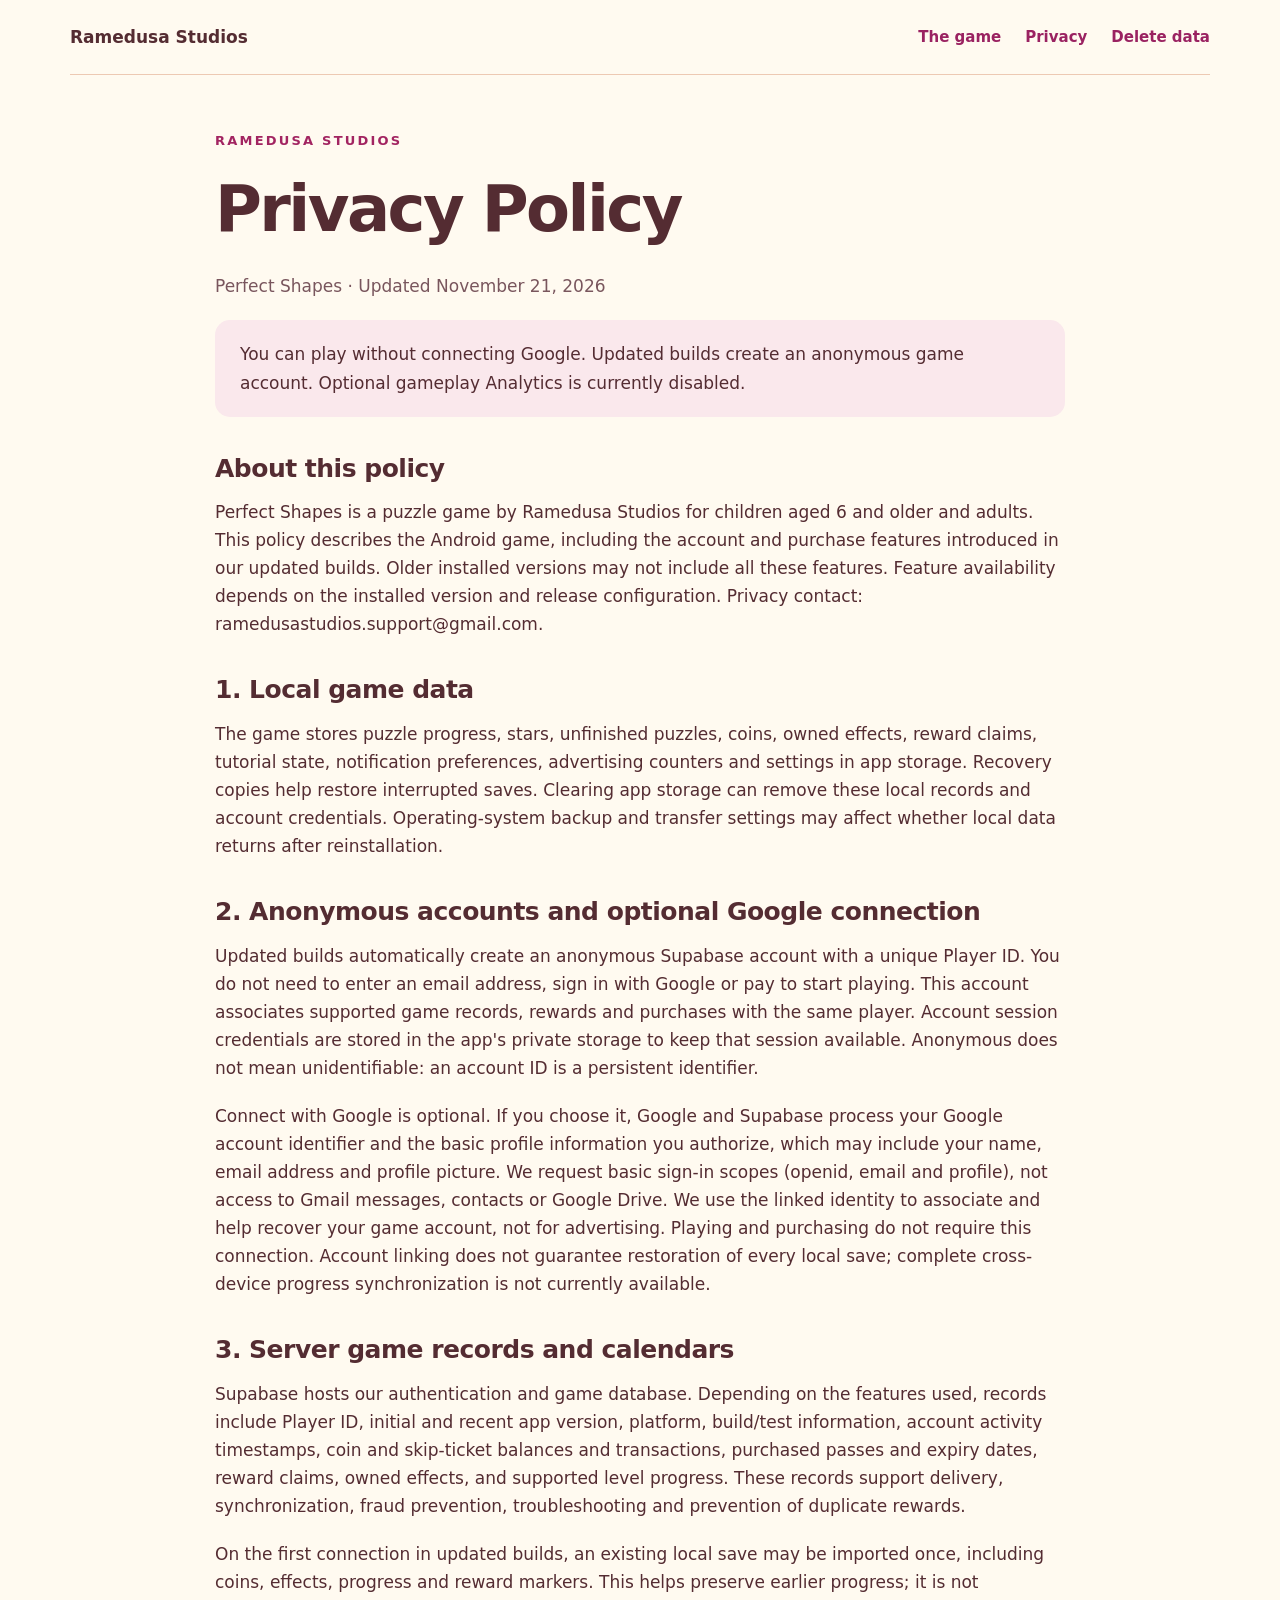
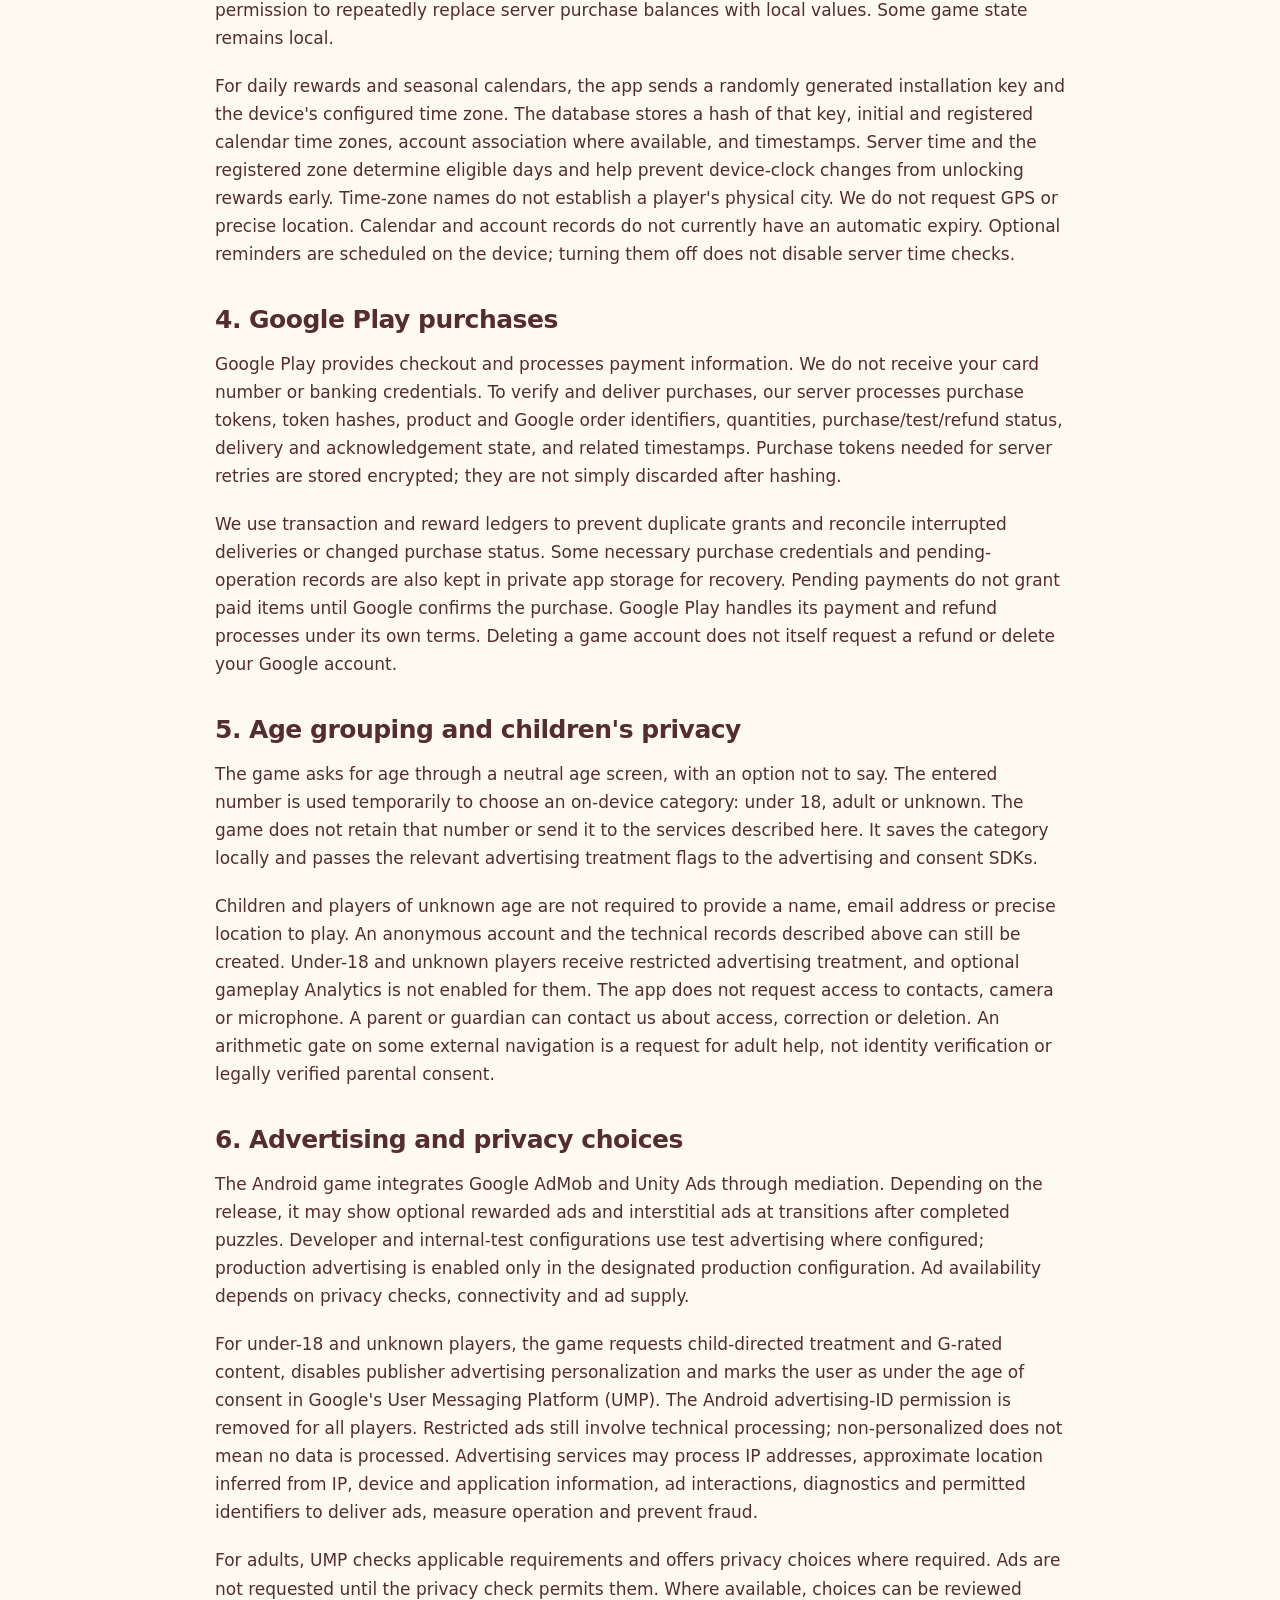
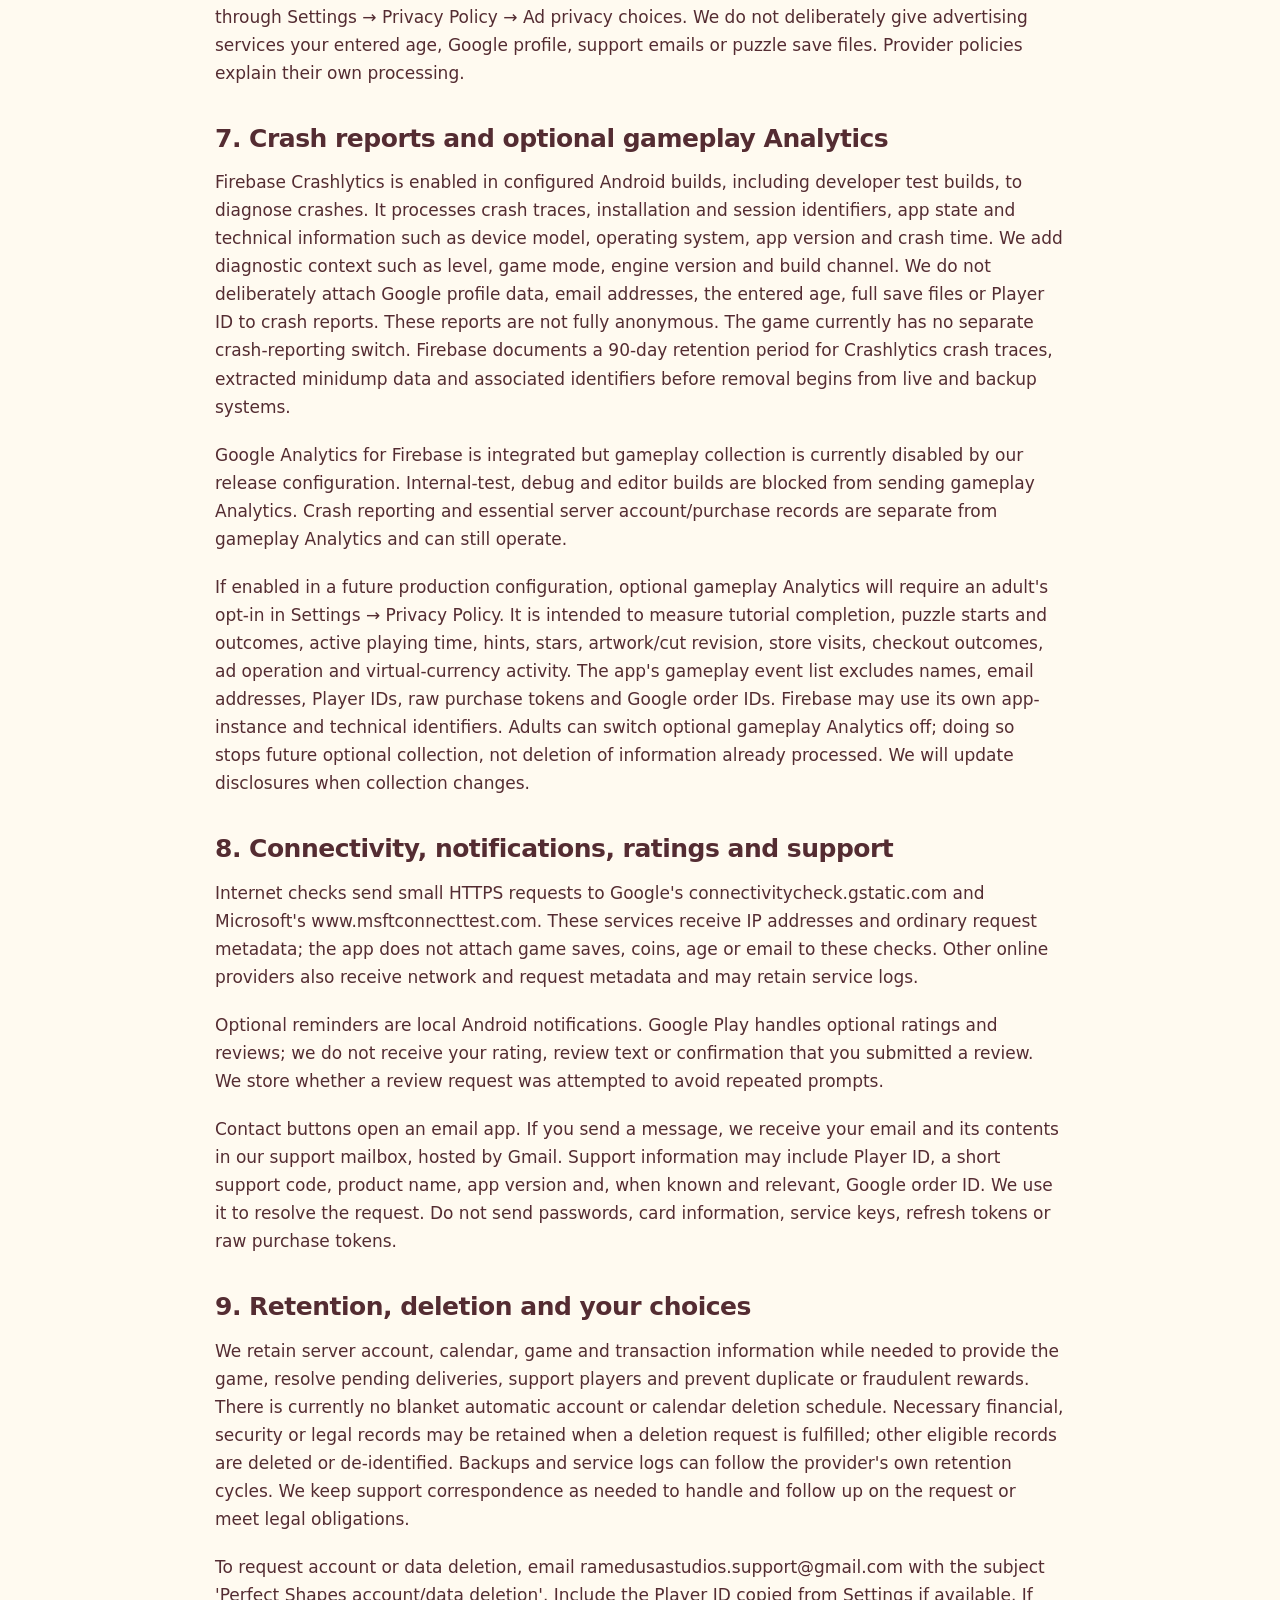
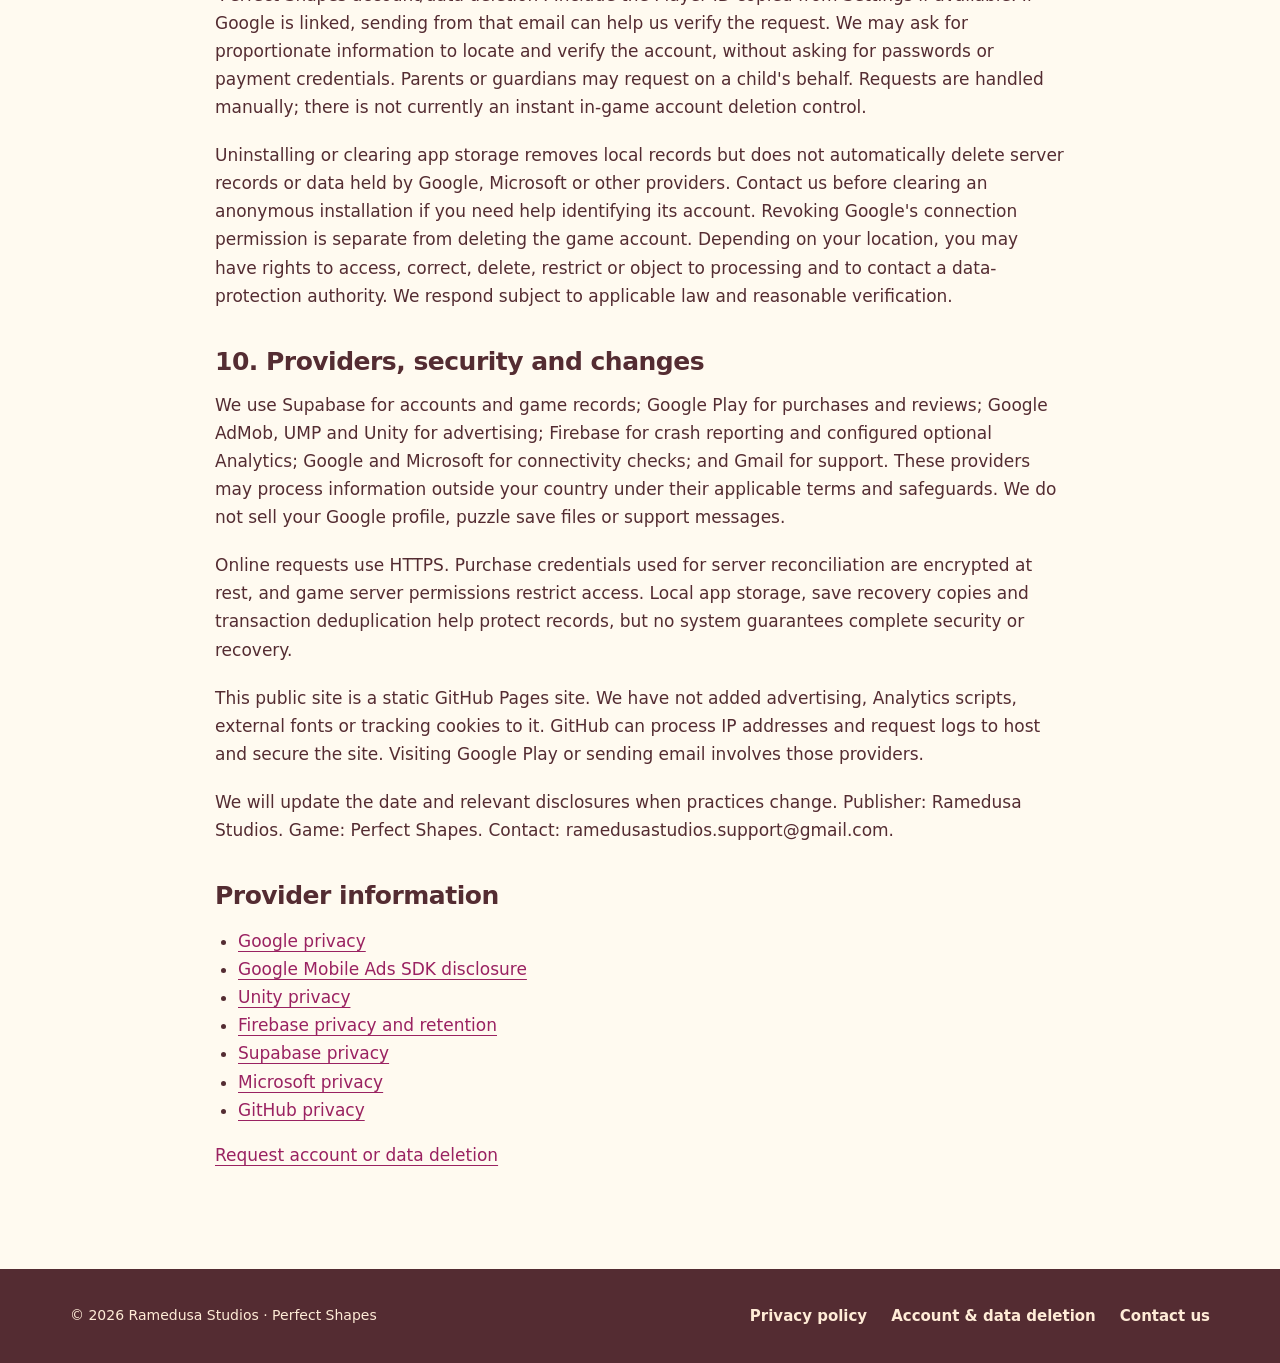
==== index.html @ af1559bc "Add files via upload" ====
<!doctype html>
<html lang="en"><head><meta charset="utf-8"><meta name="viewport" content="width=device-width, initial-scale=1"><title>Privacy Policy | Perfect Shapes</title><meta name="description" content="How Ramedusa Studios handles information in Perfect Shapes, including accounts, Google linking, purchases, ads and deletion requests."><meta name="theme-color" content="#fffaf0"><link rel="canonical" href="https://ramedus.github.io/perfect-shapes-privacy/"><link rel="stylesheet" href="assets/site.css"><meta property="og:title" content="Privacy Policy"><meta property="og:description" content="How Ramedusa Studios handles information in Perfect Shapes, including accounts, Google linking, purchases, ads and deletion requests."><meta property="og:type" content="website"><meta property="og:image" content="https://ramedus.github.io/perfect-shapes-privacy/assets/logo.webp"></head><body>
<a class="skip" href="#main">Skip to content</a><header class="wrap top"><a class="brand" href="app.html">Ramedusa Studios</a><nav aria-label="Main navigation"><a href="app.html">The game</a><a href="index.html">Privacy</a><a href="data-deletion.html">Delete data</a></nav></header>
<main id="main" class="wrap legal"><div class="eyebrow">Ramedusa Studios</div><h1>Privacy Policy</h1><p class="updated">Perfect Shapes · Updated November 21, 2026</p><p class="notice">You can play without connecting Google. Updated builds create an anonymous game account. Optional gameplay Analytics is currently disabled.</p><section><h2>About this policy</h2><p>Perfect Shapes is a puzzle game by Ramedusa Studios for children aged 6 and older and adults. This policy describes the Android game, including the account and purchase features introduced in our updated builds. Older installed versions may not include all these features. Feature availability depends on the installed version and release configuration. Privacy contact: ramedusastudios.support@gmail.com.</p></section><section><h2>1. Local game data</h2><p>The game stores puzzle progress, stars, unfinished puzzles, coins, owned effects, reward claims, tutorial state, notification preferences, advertising counters and settings in app storage. Recovery copies help restore interrupted saves. Clearing app storage can remove these local records and account credentials. Operating-system backup and transfer settings may affect whether local data returns after reinstallation.</p></section><section><h2>2. Anonymous accounts and optional Google connection</h2><p>Updated builds automatically create an anonymous Supabase account with a unique Player ID. You do not need to enter an email address, sign in with Google or pay to start playing. This account associates supported game records, rewards and purchases with the same player. Account session credentials are stored in the app&#x27;s private storage to keep that session available. Anonymous does not mean unidentifiable: an account ID is a persistent identifier.</p><p>Connect with Google is optional. If you choose it, Google and Supabase process your Google account identifier and the basic profile information you authorize, which may include your name, email address and profile picture. We request basic sign-in scopes (openid, email and profile), not access to Gmail messages, contacts or Google Drive. We use the linked identity to associate and help recover your game account, not for advertising. Playing and purchasing do not require this connection. Account linking does not guarantee restoration of every local save; complete cross-device progress synchronization is not currently available.</p></section><section><h2>3. Server game records and calendars</h2><p>Supabase hosts our authentication and game database. Depending on the features used, records include Player ID, initial and recent app version, platform, build/test information, account activity timestamps, coin and skip-ticket balances and transactions, purchased passes and expiry dates, reward claims, owned effects, and supported level progress. These records support delivery, synchronization, fraud prevention, troubleshooting and prevention of duplicate rewards.</p><p>On the first connection in updated builds, an existing local save may be imported once, including coins, effects, progress and reward markers. This helps preserve earlier progress; it is not permission to repeatedly replace server purchase balances with local values. Some game state remains local.</p><p>For daily rewards and seasonal calendars, the app sends a randomly generated installation key and the device&#x27;s configured time zone. The database stores a hash of that key, initial and registered calendar time zones, account association where available, and timestamps. Server time and the registered zone determine eligible days and help prevent device-clock changes from unlocking rewards early. Time-zone names do not establish a player&#x27;s physical city. We do not request GPS or precise location. Calendar and account records do not currently have an automatic expiry. Optional reminders are scheduled on the device; turning them off does not disable server time checks.</p></section><section><h2>4. Google Play purchases</h2><p>Google Play provides checkout and processes payment information. We do not receive your card number or banking credentials. To verify and deliver purchases, our server processes purchase tokens, token hashes, product and Google order identifiers, quantities, purchase/test/refund status, delivery and acknowledgement state, and related timestamps. Purchase tokens needed for server retries are stored encrypted; they are not simply discarded after hashing.</p><p>We use transaction and reward ledgers to prevent duplicate grants and reconcile interrupted deliveries or changed purchase status. Some necessary purchase credentials and pending-operation records are also kept in private app storage for recovery. Pending payments do not grant paid items until Google confirms the purchase. Google Play handles its payment and refund processes under its own terms. Deleting a game account does not itself request a refund or delete your Google account.</p></section><section><h2>5. Age grouping and children&#x27;s privacy</h2><p>The game asks for age through a neutral age screen, with an option not to say. The entered number is used temporarily to choose an on-device category: under 18, adult or unknown. The game does not retain that number or send it to the services described here. It saves the category locally and passes the relevant advertising treatment flags to the advertising and consent SDKs.</p><p>Children and players of unknown age are not required to provide a name, email address or precise location to play. An anonymous account and the technical records described above can still be created. Under-18 and unknown players receive restricted advertising treatment, and optional gameplay Analytics is not enabled for them. The app does not request access to contacts, camera or microphone. A parent or guardian can contact us about access, correction or deletion. An arithmetic gate on some external navigation is a request for adult help, not identity verification or legally verified parental consent.</p></section><section><h2>6. Advertising and privacy choices</h2><p>The Android game integrates Google AdMob and Unity Ads through mediation. Depending on the release, it may show optional rewarded ads and interstitial ads at transitions after completed puzzles. Developer and internal-test configurations use test advertising where configured; production advertising is enabled only in the designated production configuration. Ad availability depends on privacy checks, connectivity and ad supply.</p><p>For under-18 and unknown players, the game requests child-directed treatment and G-rated content, disables publisher advertising personalization and marks the user as under the age of consent in Google&#x27;s User Messaging Platform (UMP). The Android advertising-ID permission is removed for all players. Restricted ads still involve technical processing; non-personalized does not mean no data is processed. Advertising services may process IP addresses, approximate location inferred from IP, device and application information, ad interactions, diagnostics and permitted identifiers to deliver ads, measure operation and prevent fraud.</p><p>For adults, UMP checks applicable requirements and offers privacy choices where required. Ads are not requested until the privacy check permits them. Where available, choices can be reviewed through Settings → Privacy Policy → Ad privacy choices. We do not deliberately give advertising services your entered age, Google profile, support emails or puzzle save files. Provider policies explain their own processing.</p></section><section><h2>7. Crash reports and optional gameplay Analytics</h2><p>Firebase Crashlytics is enabled in configured Android builds, including developer test builds, to diagnose crashes. It processes crash traces, installation and session identifiers, app state and technical information such as device model, operating system, app version and crash time. We add diagnostic context such as level, game mode, engine version and build channel. We do not deliberately attach Google profile data, email addresses, the entered age, full save files or Player ID to crash reports. These reports are not fully anonymous. The game currently has no separate crash-reporting switch. Firebase documents a 90-day retention period for Crashlytics crash traces, extracted minidump data and associated identifiers before removal begins from live and backup systems.</p><p>Google Analytics for Firebase is integrated but gameplay collection is currently disabled by our release configuration. Internal-test, debug and editor builds are blocked from sending gameplay Analytics. Crash reporting and essential server account/purchase records are separate from gameplay Analytics and can still operate.</p><p>If enabled in a future production configuration, optional gameplay Analytics will require an adult&#x27;s opt-in in Settings → Privacy Policy. It is intended to measure tutorial completion, puzzle starts and outcomes, active playing time, hints, stars, artwork/cut revision, store visits, checkout outcomes, ad operation and virtual-currency activity. The app&#x27;s gameplay event list excludes names, email addresses, Player IDs, raw purchase tokens and Google order IDs. Firebase may use its own app-instance and technical identifiers. Adults can switch optional gameplay Analytics off; doing so stops future optional collection, not deletion of information already processed. We will update disclosures when collection changes.</p></section><section><h2>8. Connectivity, notifications, ratings and support</h2><p>Internet checks send small HTTPS requests to Google&#x27;s connectivitycheck.gstatic.com and Microsoft&#x27;s www.msftconnecttest.com. These services receive IP addresses and ordinary request metadata; the app does not attach game saves, coins, age or email to these checks. Other online providers also receive network and request metadata and may retain service logs.</p><p>Optional reminders are local Android notifications. Google Play handles optional ratings and reviews; we do not receive your rating, review text or confirmation that you submitted a review. We store whether a review request was attempted to avoid repeated prompts.</p><p>Contact buttons open an email app. If you send a message, we receive your email and its contents in our support mailbox, hosted by Gmail. Support information may include Player ID, a short support code, product name, app version and, when known and relevant, Google order ID. We use it to resolve the request. Do not send passwords, card information, service keys, refresh tokens or raw purchase tokens.</p></section><section><h2>9. Retention, deletion and your choices</h2><p>We retain server account, calendar, game and transaction information while needed to provide the game, resolve pending deliveries, support players and prevent duplicate or fraudulent rewards. There is currently no blanket automatic account or calendar deletion schedule. Necessary financial, security or legal records may be retained when a deletion request is fulfilled; other eligible records are deleted or de-identified. Backups and service logs can follow the provider&#x27;s own retention cycles. We keep support correspondence as needed to handle and follow up on the request or meet legal obligations.</p><p>To request account or data deletion, email ramedusastudios.support@gmail.com with the subject &#x27;Perfect Shapes account/data deletion&#x27;. Include the Player ID copied from Settings if available. If Google is linked, sending from that email can help us verify the request. We may ask for proportionate information to locate and verify the account, without asking for passwords or payment credentials. Parents or guardians may request on a child&#x27;s behalf. Requests are handled manually; there is not currently an instant in-game account deletion control.</p><p>Uninstalling or clearing app storage removes local records but does not automatically delete server records or data held by Google, Microsoft or other providers. Contact us before clearing an anonymous installation if you need help identifying its account. Revoking Google&#x27;s connection permission is separate from deleting the game account. Depending on your location, you may have rights to access, correct, delete, restrict or object to processing and to contact a data-protection authority. We respond subject to applicable law and reasonable verification.</p></section><section><h2>10. Providers, security and changes</h2><p>We use Supabase for accounts and game records; Google Play for purchases and reviews; Google AdMob, UMP and Unity for advertising; Firebase for crash reporting and configured optional Analytics; Google and Microsoft for connectivity checks; and Gmail for support. These providers may process information outside your country under their applicable terms and safeguards. We do not sell your Google profile, puzzle save files or support messages.</p><p>Online requests use HTTPS. Purchase credentials used for server reconciliation are encrypted at rest, and game server permissions restrict access. Local app storage, save recovery copies and transaction deduplication help protect records, but no system guarantees complete security or recovery.</p><p>This public site is a static GitHub Pages site. We have not added advertising, Analytics scripts, external fonts or tracking cookies to it. GitHub can process IP addresses and request logs to host and secure the site. Visiting Google Play or sending email involves those providers.</p><p>We will update the date and relevant disclosures when practices change. Publisher: Ramedusa Studios. Game: Perfect Shapes. Contact: ramedusastudios.support@gmail.com.</p></section><section><h2>Provider information</h2><ul><li><a href="https://policies.google.com/privacy">Google privacy</a></li><li><a href="https://developers.google.com/admob/android/privacy/play-data-disclosure">Google Mobile Ads SDK disclosure</a></li><li><a href="https://unity.com/legal/privacy-policy">Unity privacy</a></li><li><a href="https://firebase.google.com/support/privacy">Firebase privacy and retention</a></li><li><a href="https://supabase.com/privacy">Supabase privacy</a></li><li><a href="https://privacy.microsoft.com/privacystatement">Microsoft privacy</a></li><li><a href="https://docs.github.com/en/site-policy/privacy-policies/github-general-privacy-statement">GitHub privacy</a></li></ul><p><a href="data-deletion.html">Request account or data deletion</a></p></section></main>
<footer><div class="wrap"><p>© 2026 Ramedusa Studios · Perfect Shapes</p><nav aria-label="Footer navigation"><a href="index.html">Privacy policy</a><a href="data-deletion.html">Account &amp; data deletion</a><a href="mailto:ramedusastudios.support@gmail.com">Contact us</a></nav></div></footer></body></html>
---- assets/site.css ----
:root{--ink:#542c32;--muted:#79565d;--paper:#fffaf0;--pink:#e92c84;--gold:#f4ac28;--line:#edc9b3}*{box-sizing:border-box}html{scroll-behavior:smooth}body{margin:0;background:var(--paper);color:var(--ink);font:17px/1.65 system-ui,-apple-system,BlinkMacSystemFont,"Segoe UI",sans-serif}a{color:#9a2261;text-underline-offset:4px}a:focus-visible,summary:focus-visible{outline:3px solid #6b3bab;outline-offset:5px}img{max-width:100%;display:block}h1,h2,h3,p{margin-top:0}h1,h2,h3{line-height:1.14;letter-spacing:-.04em}h1{font-size:clamp(2.8rem,6.3vw,5.6rem);max-width:700px;margin-bottom:26px}h2{font-size:clamp(2rem,4vw,3.3rem)}h3{font-size:1.35rem}p{margin-bottom:20px}.wrap{width:min(1140px,calc(100% - 48px));margin:auto}.top{display:flex;justify-content:space-between;align-items:center;gap:20px;padding:23px 0;border-bottom:1px solid var(--line)}.brand{font-size:17px;font-weight:800;text-decoration:none;color:var(--ink)}nav{display:flex;gap:24px;align-items:center;flex-wrap:wrap}nav a{font-size:15px;font-weight:650;text-decoration:none}.eyebrow{text-transform:uppercase;letter-spacing:.17em;font-size:13px;font-weight:800;color:#a22461;margin-bottom:22px}.button{display:inline-flex;justify-content:center;align-items:center;min-height:52px;padding:12px 27px;background:#572d40;color:#fff;text-decoration:none;border-radius:100px;font-size:16px;font-weight:750;box-shadow:0 5px 0 #edbb8f}.button:hover{background:#783452}.hero{display:grid;grid-template-columns:1.05fr 1fr;gap:54px;align-items:center;padding:65px 0 76px}.hero p{max-width:475px;color:var(--muted);font-size:19px}.logo{width:245px;margin-bottom:30px}.fine{font-size:14px!important;color:var(--muted);margin-top:20px}.scene{position:relative;height:600px;border:8px solid #fff0d4;outline:1px solid #ecbe79;border-radius:220px 220px 40px 40px;background:#dbeef5 url('puzzle-room.webp') center 48%/cover;box-shadow:0 25px 60px #7d31542a;overflow:hidden}.scene:before{content:'';position:absolute;inset:0;background:linear-gradient(0deg,#74351d55,transparent 55%)}.scene img{position:absolute;width:81%;height:64%;object-fit:contain;left:9.5%;top:22%;filter:drop-shadow(0 15px 8px #74351d40)}.scene-label{position:absolute;bottom:25px;left:22px;right:22px;text-align:center;background:#fff9e9f0;border:1px solid #edbc7c;border-radius:18px;padding:13px;font-weight:750}.section{padding:76px 0;border-top:1px solid var(--line)}.intro{display:grid;grid-template-columns:1fr 1fr;gap:50px;align-items:start}.intro p{color:var(--muted);max-width:490px}.steps{list-style:none;counter-reset:step;padding:0;margin:35px 0 0}.steps li{position:relative;padding:0 0 26px 53px;counter-increment:step}.steps li:before{content:counter(step);position:absolute;left:0;top:1px;border:1px solid #da9b6c;background:#fff0cd;width:34px;height:34px;border-radius:50%;display:grid;place-items:center;font-weight:800}.steps strong{display:block}.steps span{color:var(--muted)}.gallery{display:grid;grid-template-columns:repeat(3,1fr);gap:22px;margin-top:38px}.specimen{margin:0;background:#f8e7ed;border:1px solid #edbed2;border-radius:140px 140px 24px 24px;padding:32px 23px 24px}.specimen:nth-child(2){background:#eee8f9;border-color:#d5c1ed}.specimen:nth-child(3){background:#e9f0e3;border-color:#c7d6b6}.specimen img{width:100%;height:230px;object-fit:contain;filter:drop-shadow(0 8px 5px #63405620)}figcaption{padding-top:20px;text-align:center;font-weight:750}.account{background:#fbe8e5}.account .wrap{display:grid;grid-template-columns:1fr 1fr;gap:70px;align-items:center}.note{border-left:3px solid #d49c47;padding:12px 0 12px 23px;color:var(--muted)}.faq{max-width:820px}details{border-bottom:1px solid var(--line);padding:21px 0}summary{font-weight:750;cursor:pointer;font-size:18px}details p{margin:15px 0 0;color:var(--muted)}footer{padding:35px 0;background:#542c32;color:#ffecd7;font-size:14px}footer a{color:#ffecd7}footer .wrap{display:flex;justify-content:space-between;gap:25px;flex-wrap:wrap}footer p{margin:0}.legal{max-width:850px;padding:55px 0 80px}.legal h1{font-size:clamp(2.5rem,5vw,4rem)}.legal h2{font-size:25px;margin:38px 0 15px;letter-spacing:-.02em}.legal p{overflow-wrap:anywhere}.legal .updated{color:var(--muted)}.legal ul{padding-left:23px}.legal .notice{padding:20px 25px;background:#fae8ec;border-radius:15px}.skip{position:absolute;top:-80px;left:20px;background:white;padding:12px;z-index:5}.skip:focus{top:10px}@media(max-width:760px){.wrap{width:calc(100% - 36px)}.top{align-items:flex-start}nav{gap:12px 17px;justify-content:flex-end}nav a{font-size:14px}.hero{grid-template-columns:1fr;gap:35px;padding:40px 0 50px}.hero h1{font-size:3.1rem}.hero p{font-size:18px}.logo{width:210px;margin-bottom:22px}.scene{height:480px;max-width:470px;width:100%;margin:auto}.intro,.account .wrap{grid-template-columns:1fr;gap:25px}.section{padding:48px 0}.gallery{grid-template-columns:1fr;max-width:440px;margin:30px auto 0}.specimen{border-radius:90px 90px 22px 22px}.specimen img{height:220px}.account .wrap{gap:20px}.legal{padding-top:36px}}@media(prefers-reduced-motion:reduce){html{scroll-behavior:auto}}
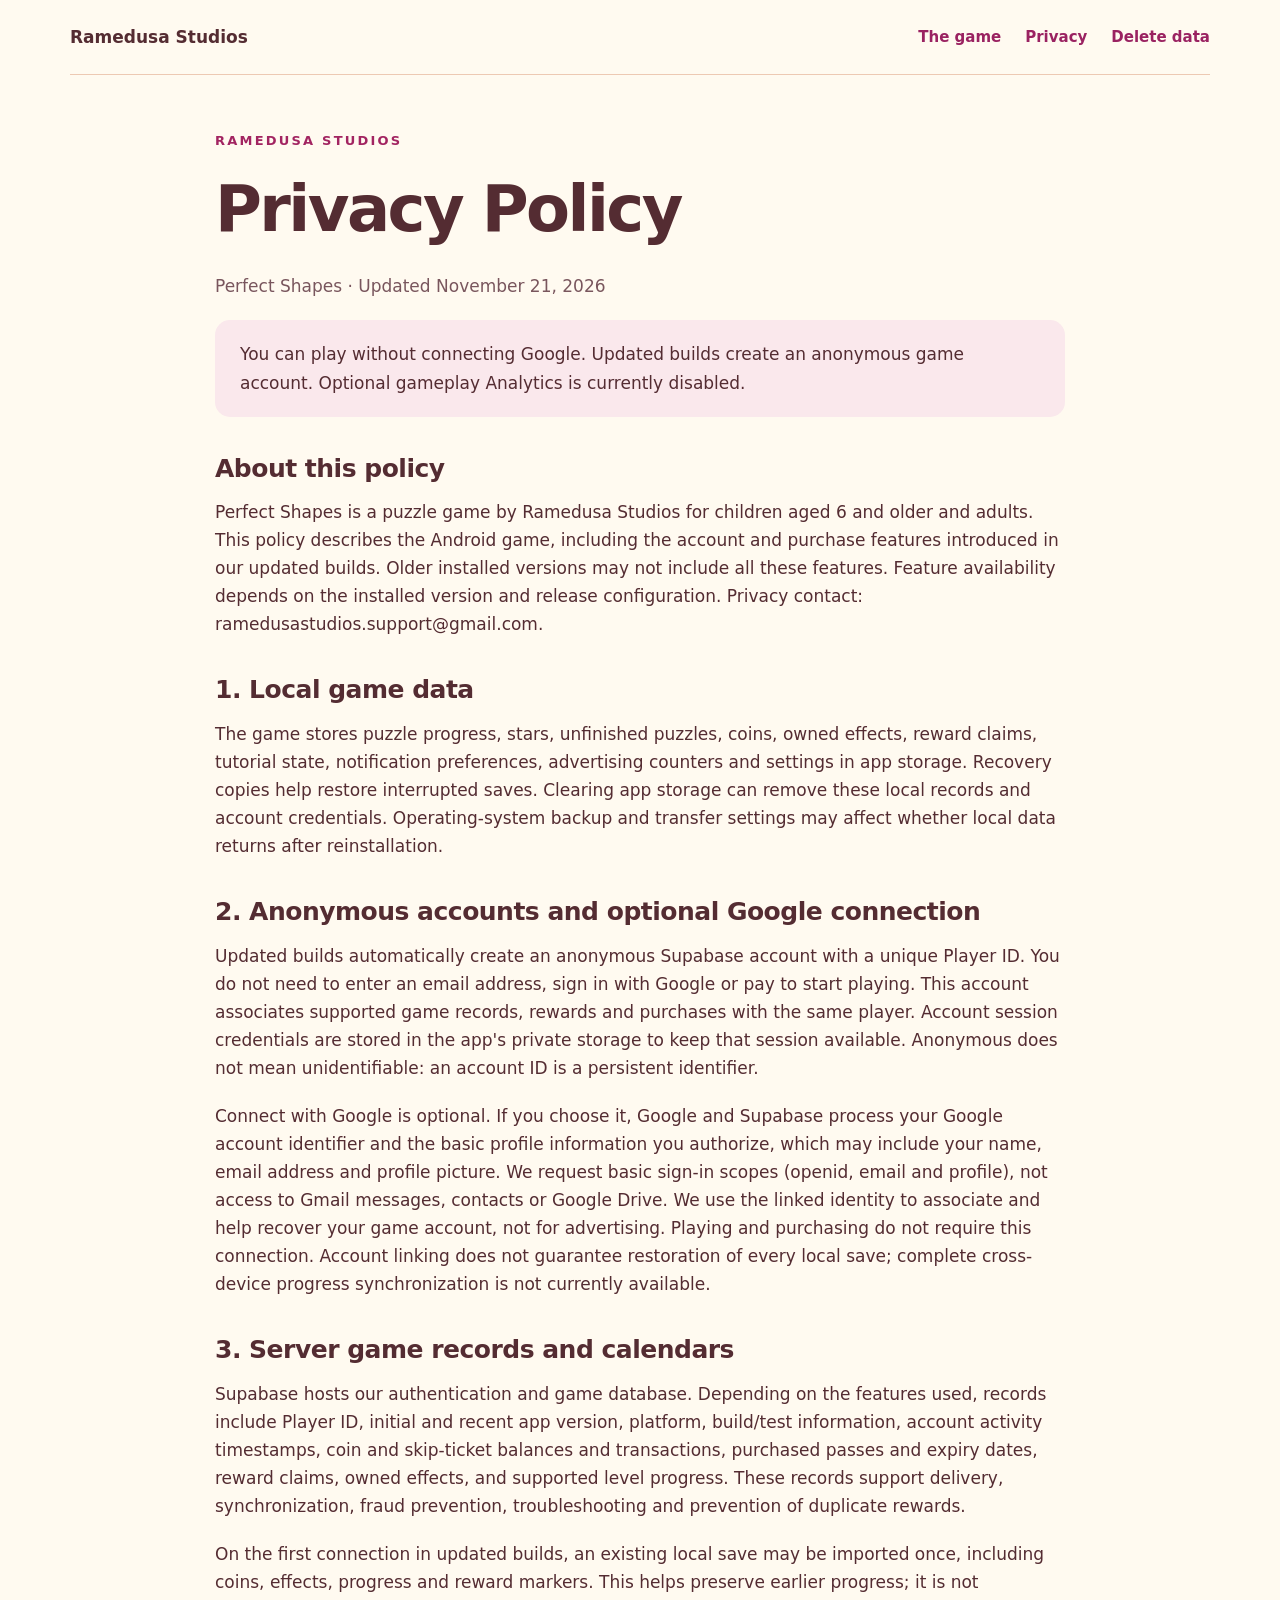
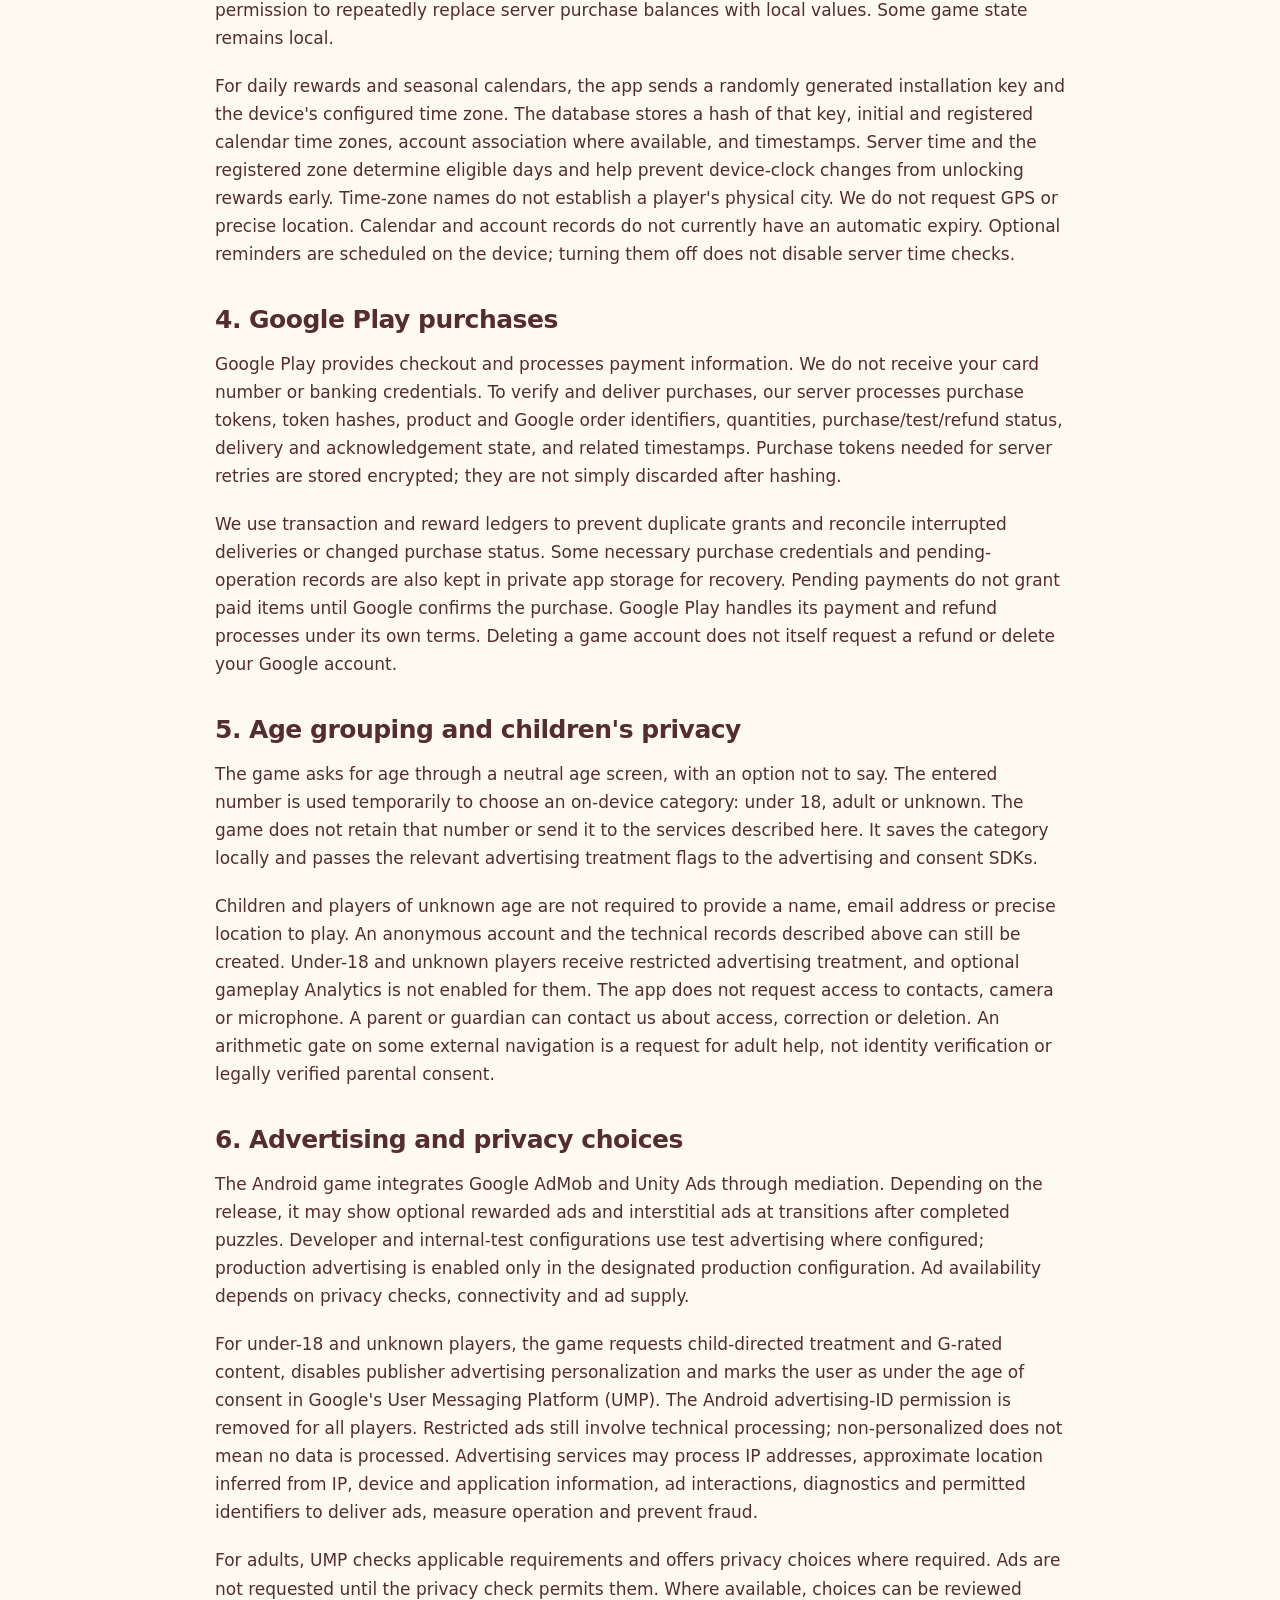
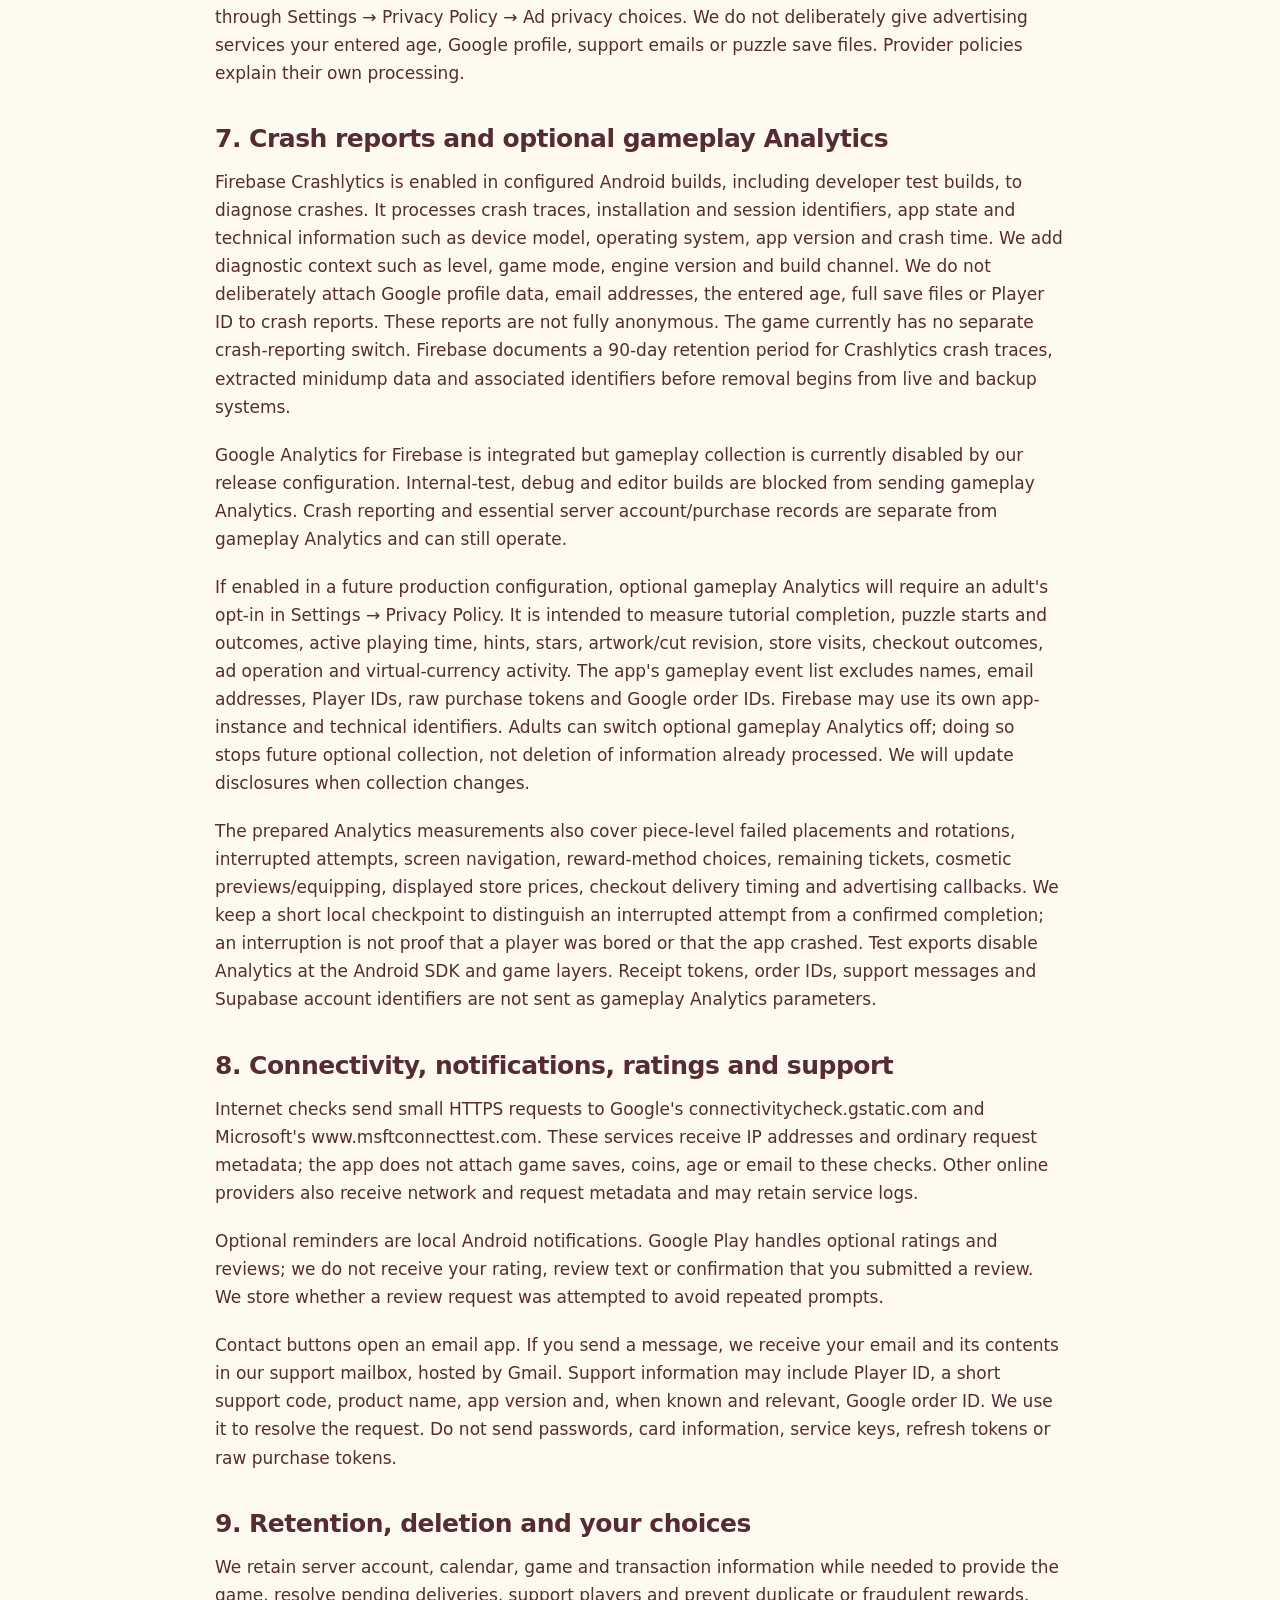
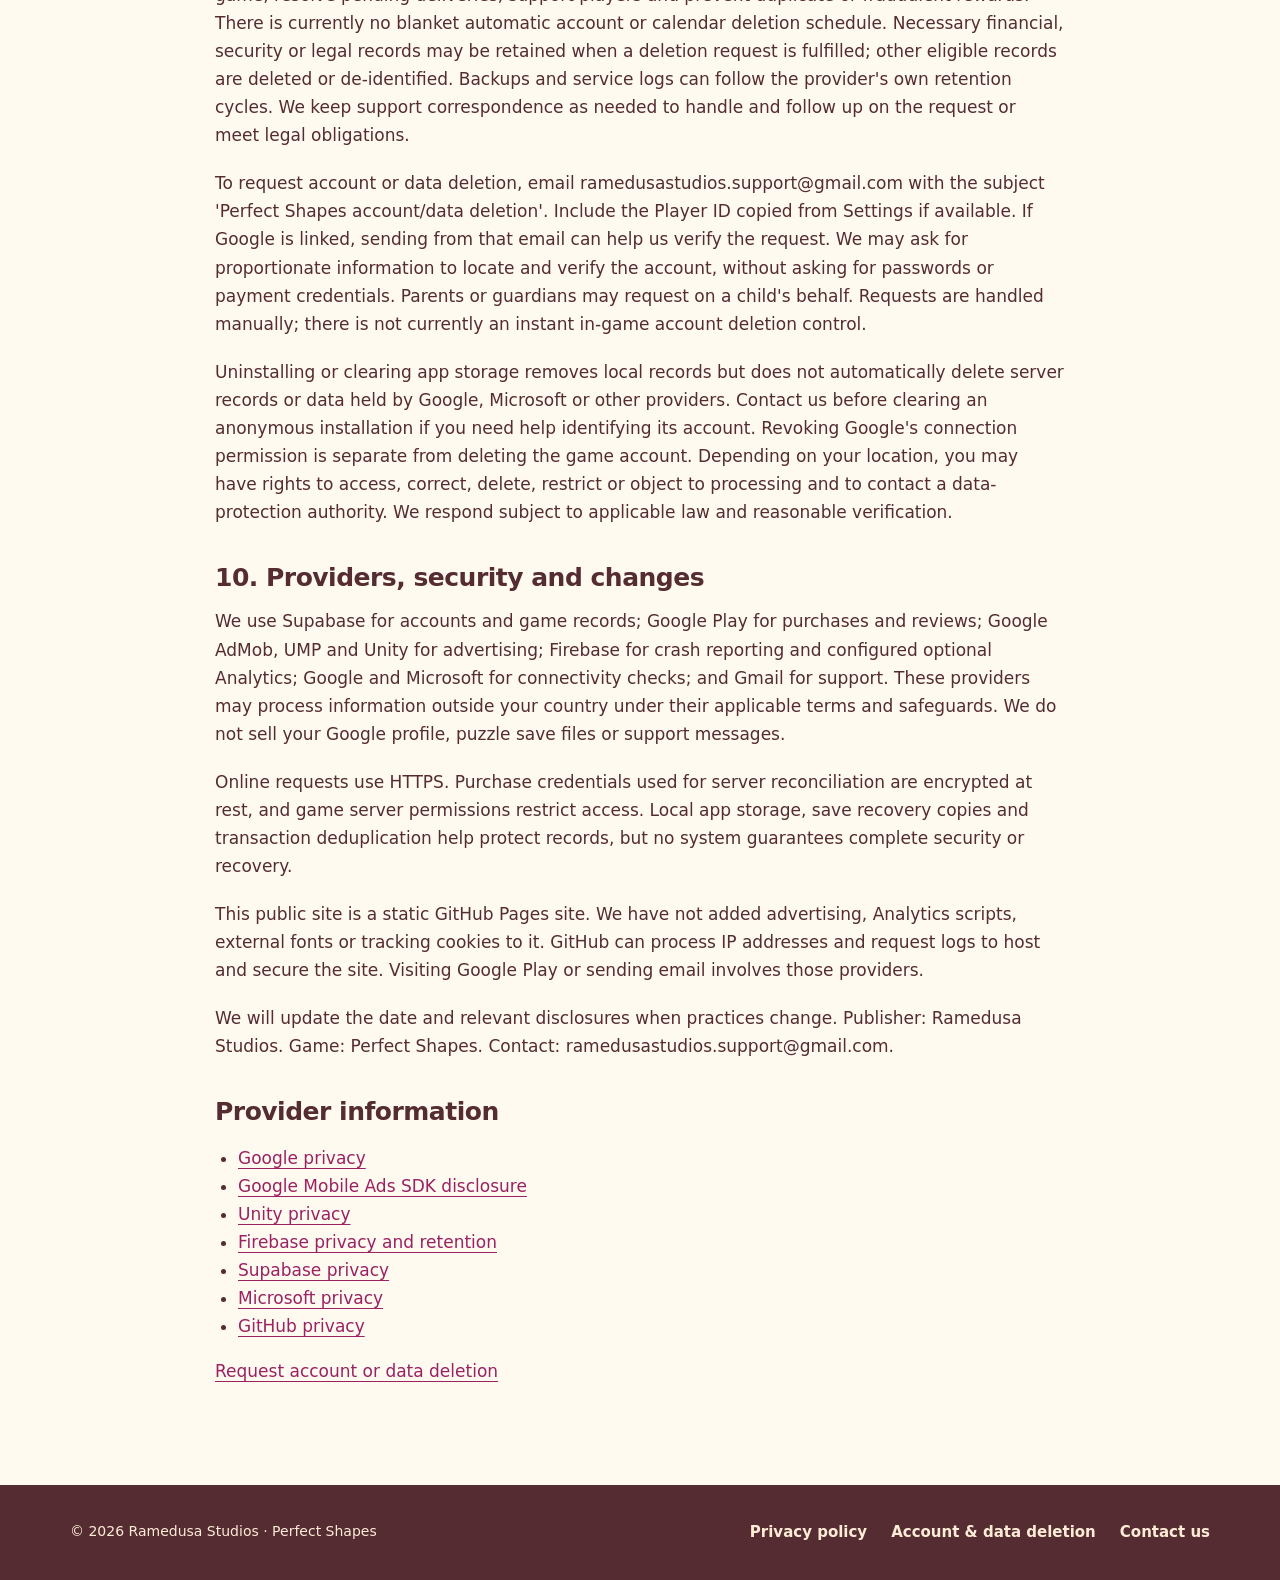
==== commit e28e2344: "Add files via upload" ====
--- a/index.html
+++ b/index.html
@@ -1,5 +1,5 @@
 <!doctype html>
 <html lang="en"><head><meta charset="utf-8"><meta name="viewport" content="width=device-width, initial-scale=1"><title>Privacy Policy | Perfect Shapes</title><meta name="description" content="How Ramedusa Studios handles information in Perfect Shapes, including accounts, Google linking, purchases, ads and deletion requests."><meta name="theme-color" content="#fffaf0"><link rel="canonical" href="https://ramedus.github.io/perfect-shapes-privacy/"><link rel="stylesheet" href="assets/site.css"><meta property="og:title" content="Privacy Policy"><meta property="og:description" content="How Ramedusa Studios handles information in Perfect Shapes, including accounts, Google linking, purchases, ads and deletion requests."><meta property="og:type" content="website"><meta property="og:image" content="https://ramedus.github.io/perfect-shapes-privacy/assets/logo.webp"></head><body>
 <a class="skip" href="#main">Skip to content</a><header class="wrap top"><a class="brand" href="app.html">Ramedusa Studios</a><nav aria-label="Main navigation"><a href="app.html">The game</a><a href="index.html">Privacy</a><a href="data-deletion.html">Delete data</a></nav></header>
-<main id="main" class="wrap legal"><div class="eyebrow">Ramedusa Studios</div><h1>Privacy Policy</h1><p class="updated">Perfect Shapes · Updated November 21, 2026</p><p class="notice">You can play without connecting Google. Updated builds create an anonymous game account. Optional gameplay Analytics is currently disabled.</p><section><h2>About this policy</h2><p>Perfect Shapes is a puzzle game by Ramedusa Studios for children aged 6 and older and adults. This policy describes the Android game, including the account and purchase features introduced in our updated builds. Older installed versions may not include all these features. Feature availability depends on the installed version and release configuration. Privacy contact: ramedusastudios.support@gmail.com.</p></section><section><h2>1. Local game data</h2><p>The game stores puzzle progress, stars, unfinished puzzles, coins, owned effects, reward claims, tutorial state, notification preferences, advertising counters and settings in app storage. Recovery copies help restore interrupted saves. Clearing app storage can remove these local records and account credentials. Operating-system backup and transfer settings may affect whether local data returns after reinstallation.</p></section><section><h2>2. Anonymous accounts and optional Google connection</h2><p>Updated builds automatically create an anonymous Supabase account with a unique Player ID. You do not need to enter an email address, sign in with Google or pay to start playing. This account associates supported game records, rewards and purchases with the same player. Account session credentials are stored in the app&#x27;s private storage to keep that session available. Anonymous does not mean unidentifiable: an account ID is a persistent identifier.</p><p>Connect with Google is optional. If you choose it, Google and Supabase process your Google account identifier and the basic profile information you authorize, which may include your name, email address and profile picture. We request basic sign-in scopes (openid, email and profile), not access to Gmail messages, contacts or Google Drive. We use the linked identity to associate and help recover your game account, not for advertising. Playing and purchasing do not require this connection. Account linking does not guarantee restoration of every local save; complete cross-device progress synchronization is not currently available.</p></section><section><h2>3. Server game records and calendars</h2><p>Supabase hosts our authentication and game database. Depending on the features used, records include Player ID, initial and recent app version, platform, build/test information, account activity timestamps, coin and skip-ticket balances and transactions, purchased passes and expiry dates, reward claims, owned effects, and supported level progress. These records support delivery, synchronization, fraud prevention, troubleshooting and prevention of duplicate rewards.</p><p>On the first connection in updated builds, an existing local save may be imported once, including coins, effects, progress and reward markers. This helps preserve earlier progress; it is not permission to repeatedly replace server purchase balances with local values. Some game state remains local.</p><p>For daily rewards and seasonal calendars, the app sends a randomly generated installation key and the device&#x27;s configured time zone. The database stores a hash of that key, initial and registered calendar time zones, account association where available, and timestamps. Server time and the registered zone determine eligible days and help prevent device-clock changes from unlocking rewards early. Time-zone names do not establish a player&#x27;s physical city. We do not request GPS or precise location. Calendar and account records do not currently have an automatic expiry. Optional reminders are scheduled on the device; turning them off does not disable server time checks.</p></section><section><h2>4. Google Play purchases</h2><p>Google Play provides checkout and processes payment information. We do not receive your card number or banking credentials. To verify and deliver purchases, our server processes purchase tokens, token hashes, product and Google order identifiers, quantities, purchase/test/refund status, delivery and acknowledgement state, and related timestamps. Purchase tokens needed for server retries are stored encrypted; they are not simply discarded after hashing.</p><p>We use transaction and reward ledgers to prevent duplicate grants and reconcile interrupted deliveries or changed purchase status. Some necessary purchase credentials and pending-operation records are also kept in private app storage for recovery. Pending payments do not grant paid items until Google confirms the purchase. Google Play handles its payment and refund processes under its own terms. Deleting a game account does not itself request a refund or delete your Google account.</p></section><section><h2>5. Age grouping and children&#x27;s privacy</h2><p>The game asks for age through a neutral age screen, with an option not to say. The entered number is used temporarily to choose an on-device category: under 18, adult or unknown. The game does not retain that number or send it to the services described here. It saves the category locally and passes the relevant advertising treatment flags to the advertising and consent SDKs.</p><p>Children and players of unknown age are not required to provide a name, email address or precise location to play. An anonymous account and the technical records described above can still be created. Under-18 and unknown players receive restricted advertising treatment, and optional gameplay Analytics is not enabled for them. The app does not request access to contacts, camera or microphone. A parent or guardian can contact us about access, correction or deletion. An arithmetic gate on some external navigation is a request for adult help, not identity verification or legally verified parental consent.</p></section><section><h2>6. Advertising and privacy choices</h2><p>The Android game integrates Google AdMob and Unity Ads through mediation. Depending on the release, it may show optional rewarded ads and interstitial ads at transitions after completed puzzles. Developer and internal-test configurations use test advertising where configured; production advertising is enabled only in the designated production configuration. Ad availability depends on privacy checks, connectivity and ad supply.</p><p>For under-18 and unknown players, the game requests child-directed treatment and G-rated content, disables publisher advertising personalization and marks the user as under the age of consent in Google&#x27;s User Messaging Platform (UMP). The Android advertising-ID permission is removed for all players. Restricted ads still involve technical processing; non-personalized does not mean no data is processed. Advertising services may process IP addresses, approximate location inferred from IP, device and application information, ad interactions, diagnostics and permitted identifiers to deliver ads, measure operation and prevent fraud.</p><p>For adults, UMP checks applicable requirements and offers privacy choices where required. Ads are not requested until the privacy check permits them. Where available, choices can be reviewed through Settings → Privacy Policy → Ad privacy choices. We do not deliberately give advertising services your entered age, Google profile, support emails or puzzle save files. Provider policies explain their own processing.</p></section><section><h2>7. Crash reports and optional gameplay Analytics</h2><p>Firebase Crashlytics is enabled in configured Android builds, including developer test builds, to diagnose crashes. It processes crash traces, installation and session identifiers, app state and technical information such as device model, operating system, app version and crash time. We add diagnostic context such as level, game mode, engine version and build channel. We do not deliberately attach Google profile data, email addresses, the entered age, full save files or Player ID to crash reports. These reports are not fully anonymous. The game currently has no separate crash-reporting switch. Firebase documents a 90-day retention period for Crashlytics crash traces, extracted minidump data and associated identifiers before removal begins from live and backup systems.</p><p>Google Analytics for Firebase is integrated but gameplay collection is currently disabled by our release configuration. Internal-test, debug and editor builds are blocked from sending gameplay Analytics. Crash reporting and essential server account/purchase records are separate from gameplay Analytics and can still operate.</p><p>If enabled in a future production configuration, optional gameplay Analytics will require an adult&#x27;s opt-in in Settings → Privacy Policy. It is intended to measure tutorial completion, puzzle starts and outcomes, active playing time, hints, stars, artwork/cut revision, store visits, checkout outcomes, ad operation and virtual-currency activity. The app&#x27;s gameplay event list excludes names, email addresses, Player IDs, raw purchase tokens and Google order IDs. Firebase may use its own app-instance and technical identifiers. Adults can switch optional gameplay Analytics off; doing so stops future optional collection, not deletion of information already processed. We will update disclosures when collection changes.</p></section><section><h2>8. Connectivity, notifications, ratings and support</h2><p>Internet checks send small HTTPS requests to Google&#x27;s connectivitycheck.gstatic.com and Microsoft&#x27;s www.msftconnecttest.com. These services receive IP addresses and ordinary request metadata; the app does not attach game saves, coins, age or email to these checks. Other online providers also receive network and request metadata and may retain service logs.</p><p>Optional reminders are local Android notifications. Google Play handles optional ratings and reviews; we do not receive your rating, review text or confirmation that you submitted a review. We store whether a review request was attempted to avoid repeated prompts.</p><p>Contact buttons open an email app. If you send a message, we receive your email and its contents in our support mailbox, hosted by Gmail. Support information may include Player ID, a short support code, product name, app version and, when known and relevant, Google order ID. We use it to resolve the request. Do not send passwords, card information, service keys, refresh tokens or raw purchase tokens.</p></section><section><h2>9. Retention, deletion and your choices</h2><p>We retain server account, calendar, game and transaction information while needed to provide the game, resolve pending deliveries, support players and prevent duplicate or fraudulent rewards. There is currently no blanket automatic account or calendar deletion schedule. Necessary financial, security or legal records may be retained when a deletion request is fulfilled; other eligible records are deleted or de-identified. Backups and service logs can follow the provider&#x27;s own retention cycles. We keep support correspondence as needed to handle and follow up on the request or meet legal obligations.</p><p>To request account or data deletion, email ramedusastudios.support@gmail.com with the subject &#x27;Perfect Shapes account/data deletion&#x27;. Include the Player ID copied from Settings if available. If Google is linked, sending from that email can help us verify the request. We may ask for proportionate information to locate and verify the account, without asking for passwords or payment credentials. Parents or guardians may request on a child&#x27;s behalf. Requests are handled manually; there is not currently an instant in-game account deletion control.</p><p>Uninstalling or clearing app storage removes local records but does not automatically delete server records or data held by Google, Microsoft or other providers. Contact us before clearing an anonymous installation if you need help identifying its account. Revoking Google&#x27;s connection permission is separate from deleting the game account. Depending on your location, you may have rights to access, correct, delete, restrict or object to processing and to contact a data-protection authority. We respond subject to applicable law and reasonable verification.</p></section><section><h2>10. Providers, security and changes</h2><p>We use Supabase for accounts and game records; Google Play for purchases and reviews; Google AdMob, UMP and Unity for advertising; Firebase for crash reporting and configured optional Analytics; Google and Microsoft for connectivity checks; and Gmail for support. These providers may process information outside your country under their applicable terms and safeguards. We do not sell your Google profile, puzzle save files or support messages.</p><p>Online requests use HTTPS. Purchase credentials used for server reconciliation are encrypted at rest, and game server permissions restrict access. Local app storage, save recovery copies and transaction deduplication help protect records, but no system guarantees complete security or recovery.</p><p>This public site is a static GitHub Pages site. We have not added advertising, Analytics scripts, external fonts or tracking cookies to it. GitHub can process IP addresses and request logs to host and secure the site. Visiting Google Play or sending email involves those providers.</p><p>We will update the date and relevant disclosures when practices change. Publisher: Ramedusa Studios. Game: Perfect Shapes. Contact: ramedusastudios.support@gmail.com.</p></section><section><h2>Provider information</h2><ul><li><a href="https://policies.google.com/privacy">Google privacy</a></li><li><a href="https://developers.google.com/admob/android/privacy/play-data-disclosure">Google Mobile Ads SDK disclosure</a></li><li><a href="https://unity.com/legal/privacy-policy">Unity privacy</a></li><li><a href="https://firebase.google.com/support/privacy">Firebase privacy and retention</a></li><li><a href="https://supabase.com/privacy">Supabase privacy</a></li><li><a href="https://privacy.microsoft.com/privacystatement">Microsoft privacy</a></li><li><a href="https://docs.github.com/en/site-policy/privacy-policies/github-general-privacy-statement">GitHub privacy</a></li></ul><p><a href="data-deletion.html">Request account or data deletion</a></p></section></main>
+<main id="main" class="wrap legal"><div class="eyebrow">Ramedusa Studios</div><h1>Privacy Policy</h1><p class="updated">Perfect Shapes · Updated November 21, 2026</p><p class="notice">You can play without connecting Google. Updated builds create an anonymous game account. Optional gameplay Analytics is currently disabled.</p><section><h2>About this policy</h2><p>Perfect Shapes is a puzzle game by Ramedusa Studios for children aged 6 and older and adults. This policy describes the Android game, including the account and purchase features introduced in our updated builds. Older installed versions may not include all these features. Feature availability depends on the installed version and release configuration. Privacy contact: ramedusastudios.support@gmail.com.</p></section><section><h2>1. Local game data</h2><p>The game stores puzzle progress, stars, unfinished puzzles, coins, owned effects, reward claims, tutorial state, notification preferences, advertising counters and settings in app storage. Recovery copies help restore interrupted saves. Clearing app storage can remove these local records and account credentials. Operating-system backup and transfer settings may affect whether local data returns after reinstallation.</p></section><section><h2>2. Anonymous accounts and optional Google connection</h2><p>Updated builds automatically create an anonymous Supabase account with a unique Player ID. You do not need to enter an email address, sign in with Google or pay to start playing. This account associates supported game records, rewards and purchases with the same player. Account session credentials are stored in the app&#x27;s private storage to keep that session available. Anonymous does not mean unidentifiable: an account ID is a persistent identifier.</p><p>Connect with Google is optional. If you choose it, Google and Supabase process your Google account identifier and the basic profile information you authorize, which may include your name, email address and profile picture. We request basic sign-in scopes (openid, email and profile), not access to Gmail messages, contacts or Google Drive. We use the linked identity to associate and help recover your game account, not for advertising. Playing and purchasing do not require this connection. Account linking does not guarantee restoration of every local save; complete cross-device progress synchronization is not currently available.</p></section><section><h2>3. Server game records and calendars</h2><p>Supabase hosts our authentication and game database. Depending on the features used, records include Player ID, initial and recent app version, platform, build/test information, account activity timestamps, coin and skip-ticket balances and transactions, purchased passes and expiry dates, reward claims, owned effects, and supported level progress. These records support delivery, synchronization, fraud prevention, troubleshooting and prevention of duplicate rewards.</p><p>On the first connection in updated builds, an existing local save may be imported once, including coins, effects, progress and reward markers. This helps preserve earlier progress; it is not permission to repeatedly replace server purchase balances with local values. Some game state remains local.</p><p>For daily rewards and seasonal calendars, the app sends a randomly generated installation key and the device&#x27;s configured time zone. The database stores a hash of that key, initial and registered calendar time zones, account association where available, and timestamps. Server time and the registered zone determine eligible days and help prevent device-clock changes from unlocking rewards early. Time-zone names do not establish a player&#x27;s physical city. We do not request GPS or precise location. Calendar and account records do not currently have an automatic expiry. Optional reminders are scheduled on the device; turning them off does not disable server time checks.</p></section><section><h2>4. Google Play purchases</h2><p>Google Play provides checkout and processes payment information. We do not receive your card number or banking credentials. To verify and deliver purchases, our server processes purchase tokens, token hashes, product and Google order identifiers, quantities, purchase/test/refund status, delivery and acknowledgement state, and related timestamps. Purchase tokens needed for server retries are stored encrypted; they are not simply discarded after hashing.</p><p>We use transaction and reward ledgers to prevent duplicate grants and reconcile interrupted deliveries or changed purchase status. Some necessary purchase credentials and pending-operation records are also kept in private app storage for recovery. Pending payments do not grant paid items until Google confirms the purchase. Google Play handles its payment and refund processes under its own terms. Deleting a game account does not itself request a refund or delete your Google account.</p></section><section><h2>5. Age grouping and children&#x27;s privacy</h2><p>The game asks for age through a neutral age screen, with an option not to say. The entered number is used temporarily to choose an on-device category: under 18, adult or unknown. The game does not retain that number or send it to the services described here. It saves the category locally and passes the relevant advertising treatment flags to the advertising and consent SDKs.</p><p>Children and players of unknown age are not required to provide a name, email address or precise location to play. An anonymous account and the technical records described above can still be created. Under-18 and unknown players receive restricted advertising treatment, and optional gameplay Analytics is not enabled for them. The app does not request access to contacts, camera or microphone. A parent or guardian can contact us about access, correction or deletion. An arithmetic gate on some external navigation is a request for adult help, not identity verification or legally verified parental consent.</p></section><section><h2>6. Advertising and privacy choices</h2><p>The Android game integrates Google AdMob and Unity Ads through mediation. Depending on the release, it may show optional rewarded ads and interstitial ads at transitions after completed puzzles. Developer and internal-test configurations use test advertising where configured; production advertising is enabled only in the designated production configuration. Ad availability depends on privacy checks, connectivity and ad supply.</p><p>For under-18 and unknown players, the game requests child-directed treatment and G-rated content, disables publisher advertising personalization and marks the user as under the age of consent in Google&#x27;s User Messaging Platform (UMP). The Android advertising-ID permission is removed for all players. Restricted ads still involve technical processing; non-personalized does not mean no data is processed. Advertising services may process IP addresses, approximate location inferred from IP, device and application information, ad interactions, diagnostics and permitted identifiers to deliver ads, measure operation and prevent fraud.</p><p>For adults, UMP checks applicable requirements and offers privacy choices where required. Ads are not requested until the privacy check permits them. Where available, choices can be reviewed through Settings → Privacy Policy → Ad privacy choices. We do not deliberately give advertising services your entered age, Google profile, support emails or puzzle save files. Provider policies explain their own processing.</p></section><section><h2>7. Crash reports and optional gameplay Analytics</h2><p>Firebase Crashlytics is enabled in configured Android builds, including developer test builds, to diagnose crashes. It processes crash traces, installation and session identifiers, app state and technical information such as device model, operating system, app version and crash time. We add diagnostic context such as level, game mode, engine version and build channel. We do not deliberately attach Google profile data, email addresses, the entered age, full save files or Player ID to crash reports. These reports are not fully anonymous. The game currently has no separate crash-reporting switch. Firebase documents a 90-day retention period for Crashlytics crash traces, extracted minidump data and associated identifiers before removal begins from live and backup systems.</p><p>Google Analytics for Firebase is integrated but gameplay collection is currently disabled by our release configuration. Internal-test, debug and editor builds are blocked from sending gameplay Analytics. Crash reporting and essential server account/purchase records are separate from gameplay Analytics and can still operate.</p><p>If enabled in a future production configuration, optional gameplay Analytics will require an adult&#x27;s opt-in in Settings → Privacy Policy. It is intended to measure tutorial completion, puzzle starts and outcomes, active playing time, hints, stars, artwork/cut revision, store visits, checkout outcomes, ad operation and virtual-currency activity. The app&#x27;s gameplay event list excludes names, email addresses, Player IDs, raw purchase tokens and Google order IDs. Firebase may use its own app-instance and technical identifiers. Adults can switch optional gameplay Analytics off; doing so stops future optional collection, not deletion of information already processed. We will update disclosures when collection changes.</p><p>The prepared Analytics measurements also cover piece-level failed placements and rotations, interrupted attempts, screen navigation, reward-method choices, remaining tickets, cosmetic previews/equipping, displayed store prices, checkout delivery timing and advertising callbacks. We keep a short local checkpoint to distinguish an interrupted attempt from a confirmed completion; an interruption is not proof that a player was bored or that the app crashed. Test exports disable Analytics at the Android SDK and game layers. Receipt tokens, order IDs, support messages and Supabase account identifiers are not sent as gameplay Analytics parameters.</p></section><section><h2>8. Connectivity, notifications, ratings and support</h2><p>Internet checks send small HTTPS requests to Google&#x27;s connectivitycheck.gstatic.com and Microsoft&#x27;s www.msftconnecttest.com. These services receive IP addresses and ordinary request metadata; the app does not attach game saves, coins, age or email to these checks. Other online providers also receive network and request metadata and may retain service logs.</p><p>Optional reminders are local Android notifications. Google Play handles optional ratings and reviews; we do not receive your rating, review text or confirmation that you submitted a review. We store whether a review request was attempted to avoid repeated prompts.</p><p>Contact buttons open an email app. If you send a message, we receive your email and its contents in our support mailbox, hosted by Gmail. Support information may include Player ID, a short support code, product name, app version and, when known and relevant, Google order ID. We use it to resolve the request. Do not send passwords, card information, service keys, refresh tokens or raw purchase tokens.</p></section><section><h2>9. Retention, deletion and your choices</h2><p>We retain server account, calendar, game and transaction information while needed to provide the game, resolve pending deliveries, support players and prevent duplicate or fraudulent rewards. There is currently no blanket automatic account or calendar deletion schedule. Necessary financial, security or legal records may be retained when a deletion request is fulfilled; other eligible records are deleted or de-identified. Backups and service logs can follow the provider&#x27;s own retention cycles. We keep support correspondence as needed to handle and follow up on the request or meet legal obligations.</p><p>To request account or data deletion, email ramedusastudios.support@gmail.com with the subject &#x27;Perfect Shapes account/data deletion&#x27;. Include the Player ID copied from Settings if available. If Google is linked, sending from that email can help us verify the request. We may ask for proportionate information to locate and verify the account, without asking for passwords or payment credentials. Parents or guardians may request on a child&#x27;s behalf. Requests are handled manually; there is not currently an instant in-game account deletion control.</p><p>Uninstalling or clearing app storage removes local records but does not automatically delete server records or data held by Google, Microsoft or other providers. Contact us before clearing an anonymous installation if you need help identifying its account. Revoking Google&#x27;s connection permission is separate from deleting the game account. Depending on your location, you may have rights to access, correct, delete, restrict or object to processing and to contact a data-protection authority. We respond subject to applicable law and reasonable verification.</p></section><section><h2>10. Providers, security and changes</h2><p>We use Supabase for accounts and game records; Google Play for purchases and reviews; Google AdMob, UMP and Unity for advertising; Firebase for crash reporting and configured optional Analytics; Google and Microsoft for connectivity checks; and Gmail for support. These providers may process information outside your country under their applicable terms and safeguards. We do not sell your Google profile, puzzle save files or support messages.</p><p>Online requests use HTTPS. Purchase credentials used for server reconciliation are encrypted at rest, and game server permissions restrict access. Local app storage, save recovery copies and transaction deduplication help protect records, but no system guarantees complete security or recovery.</p><p>This public site is a static GitHub Pages site. We have not added advertising, Analytics scripts, external fonts or tracking cookies to it. GitHub can process IP addresses and request logs to host and secure the site. Visiting Google Play or sending email involves those providers.</p><p>We will update the date and relevant disclosures when practices change. Publisher: Ramedusa Studios. Game: Perfect Shapes. Contact: ramedusastudios.support@gmail.com.</p></section><section><h2>Provider information</h2><ul><li><a href="https://policies.google.com/privacy">Google privacy</a></li><li><a href="https://developers.google.com/admob/android/privacy/play-data-disclosure">Google Mobile Ads SDK disclosure</a></li><li><a href="https://unity.com/legal/privacy-policy">Unity privacy</a></li><li><a href="https://firebase.google.com/support/privacy">Firebase privacy and retention</a></li><li><a href="https://supabase.com/privacy">Supabase privacy</a></li><li><a href="https://privacy.microsoft.com/privacystatement">Microsoft privacy</a></li><li><a href="https://docs.github.com/en/site-policy/privacy-policies/github-general-privacy-statement">GitHub privacy</a></li></ul><p><a href="data-deletion.html">Request account or data deletion</a></p></section></main>
 <footer><div class="wrap"><p>© 2026 Ramedusa Studios · Perfect Shapes</p><nav aria-label="Footer navigation"><a href="index.html">Privacy policy</a><a href="data-deletion.html">Account &amp; data deletion</a><a href="mailto:ramedusastudios.support@gmail.com">Contact us</a></nav></div></footer></body></html>
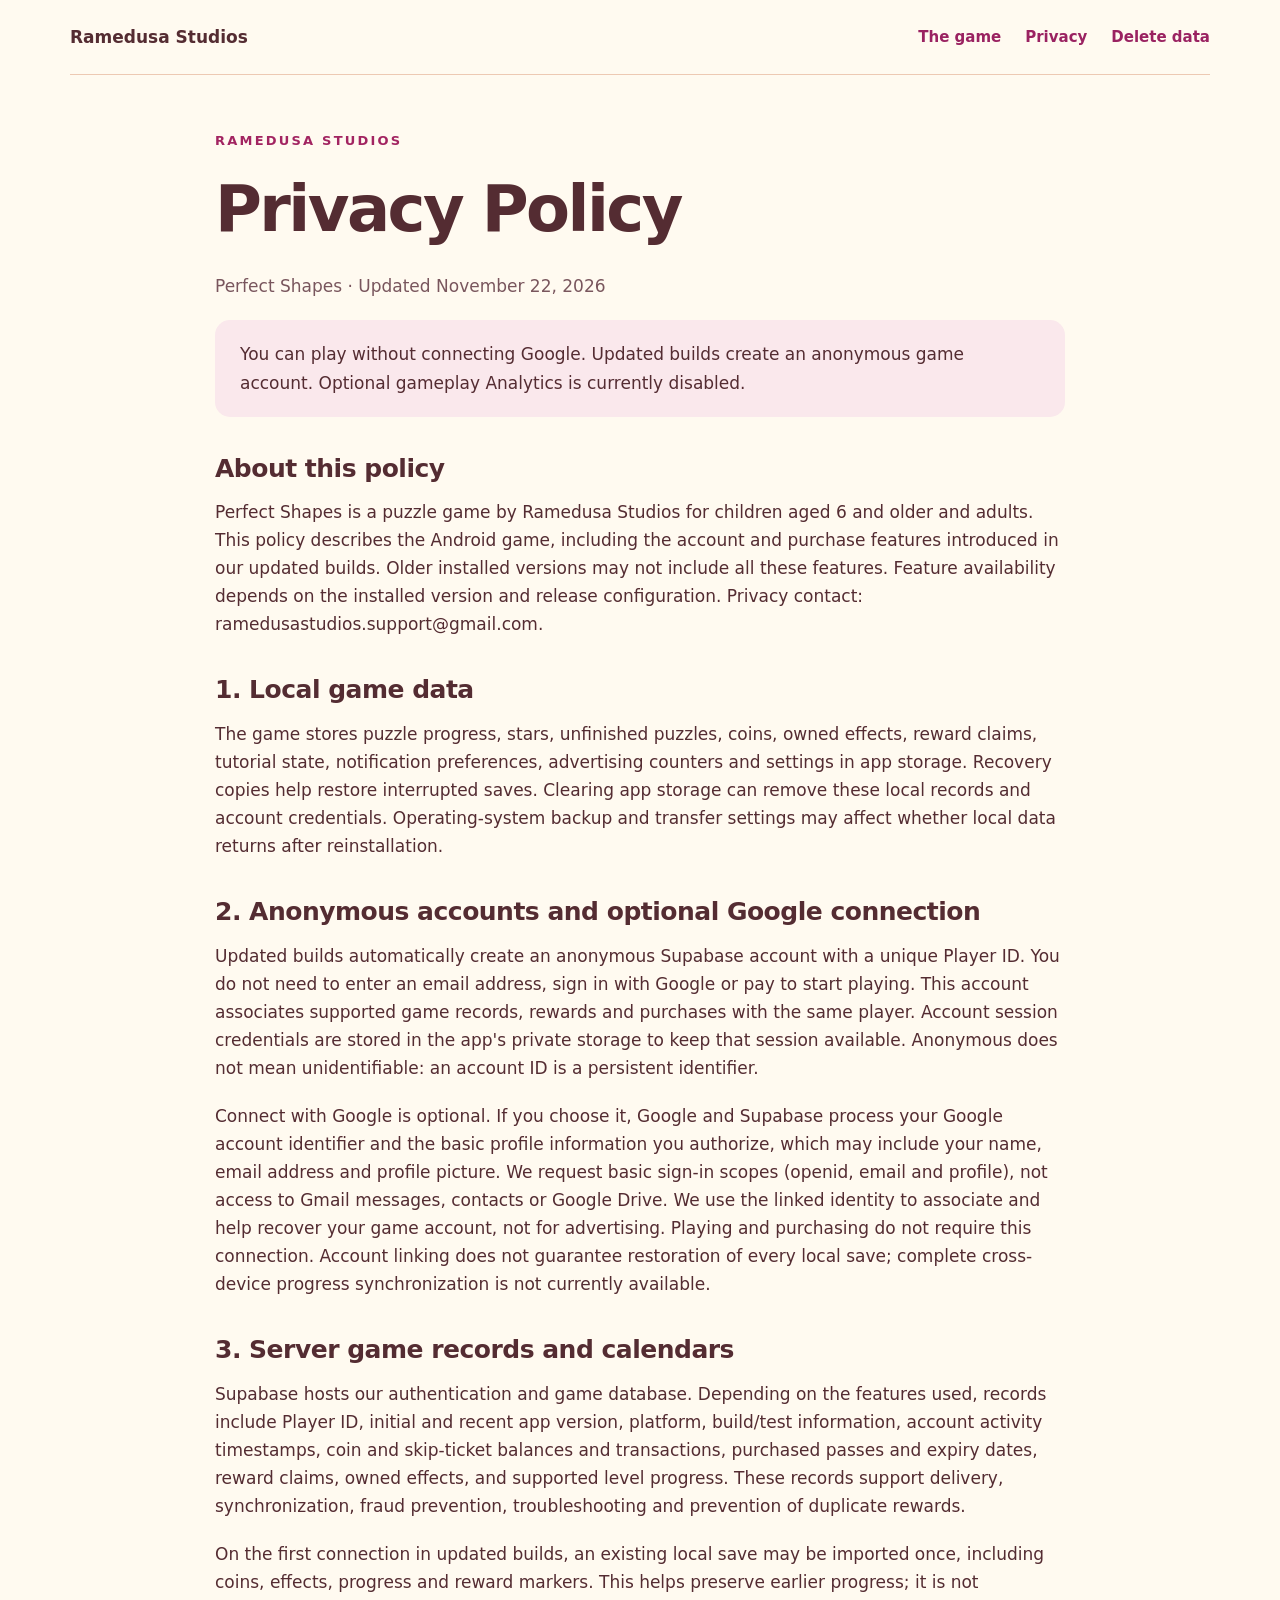
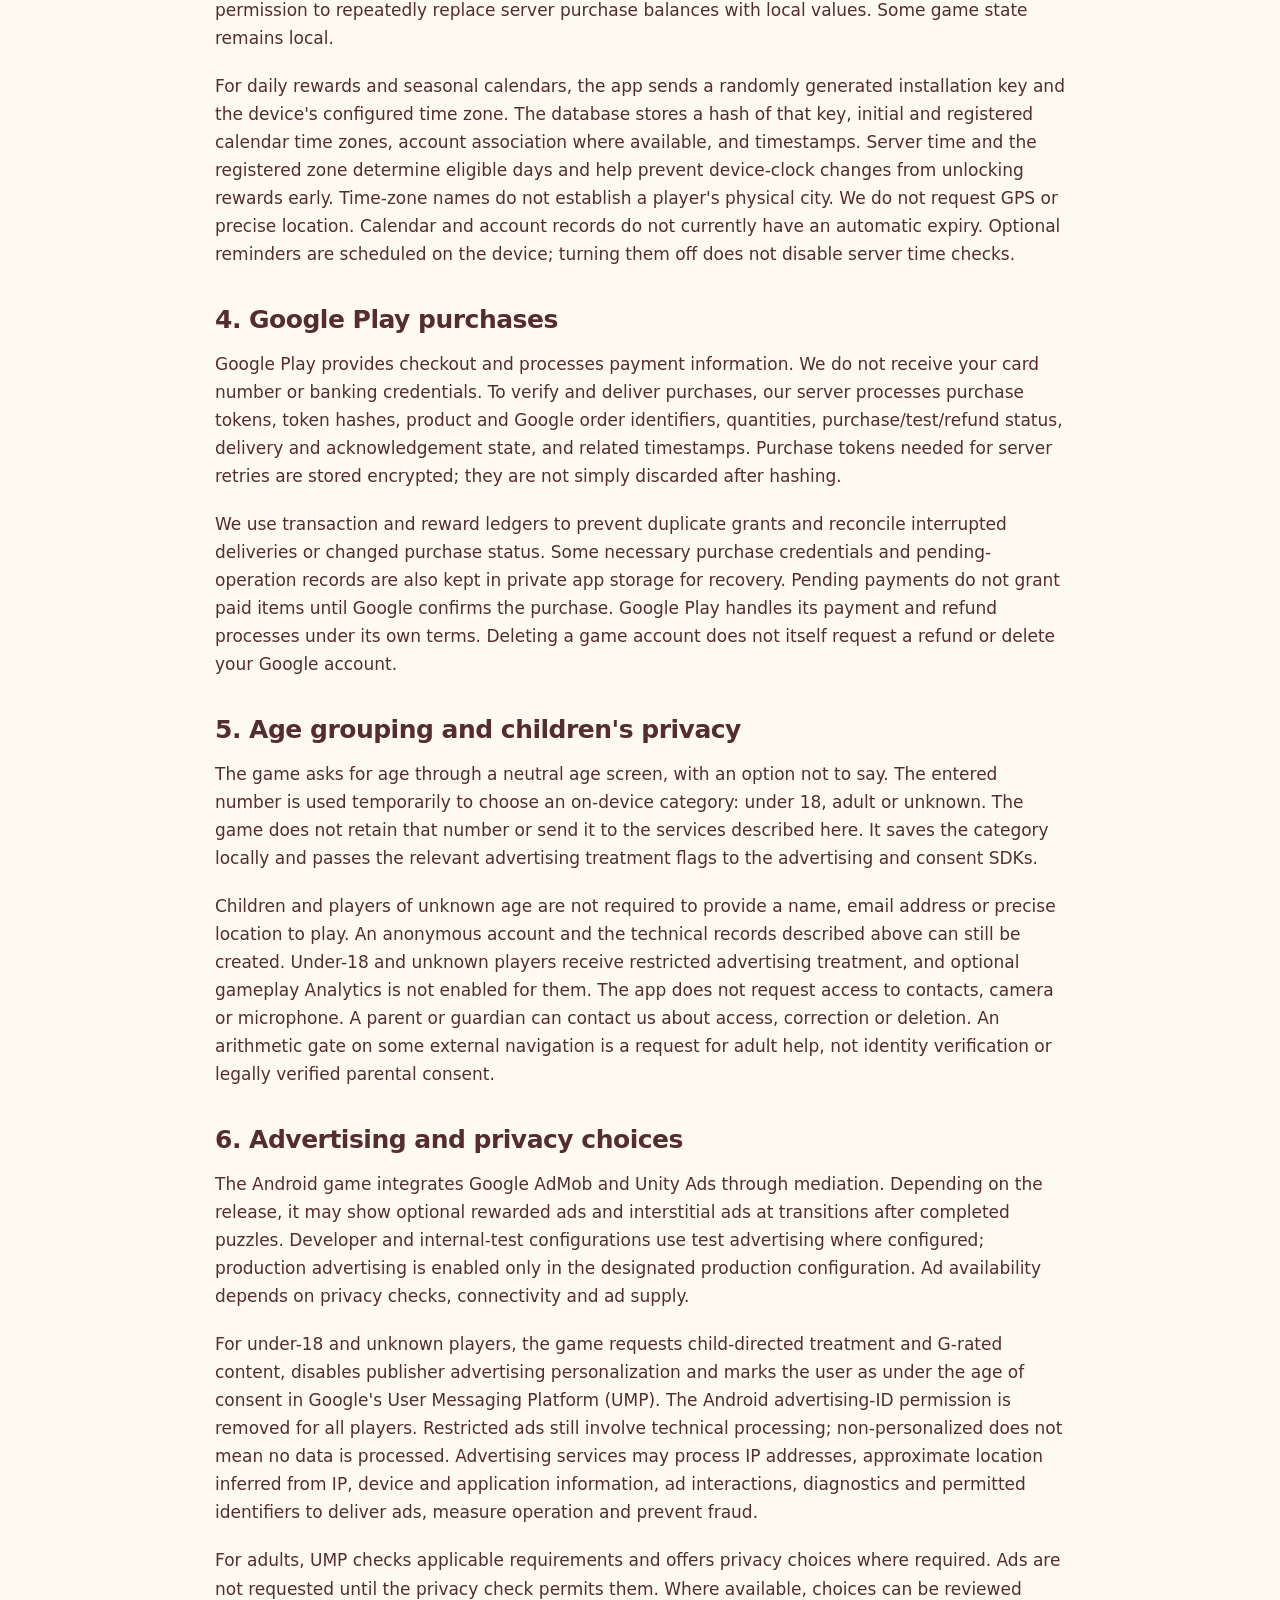
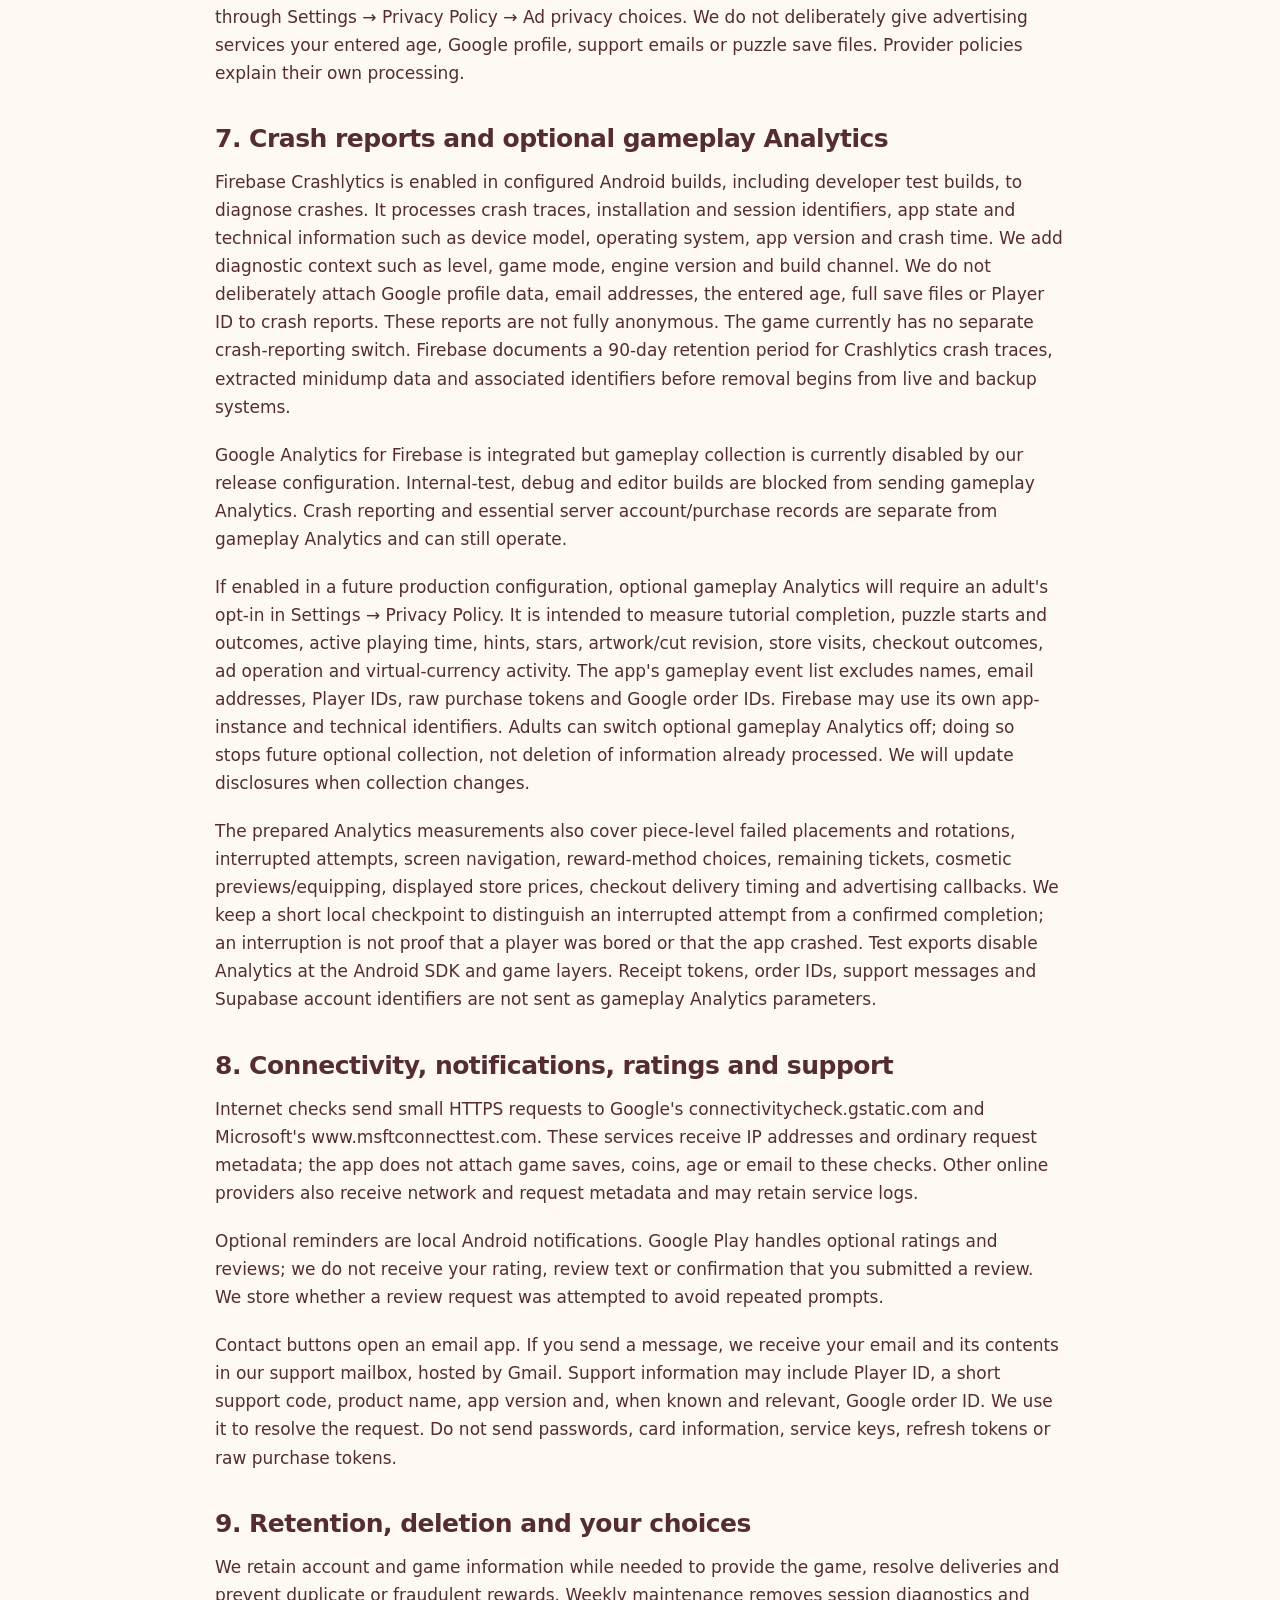
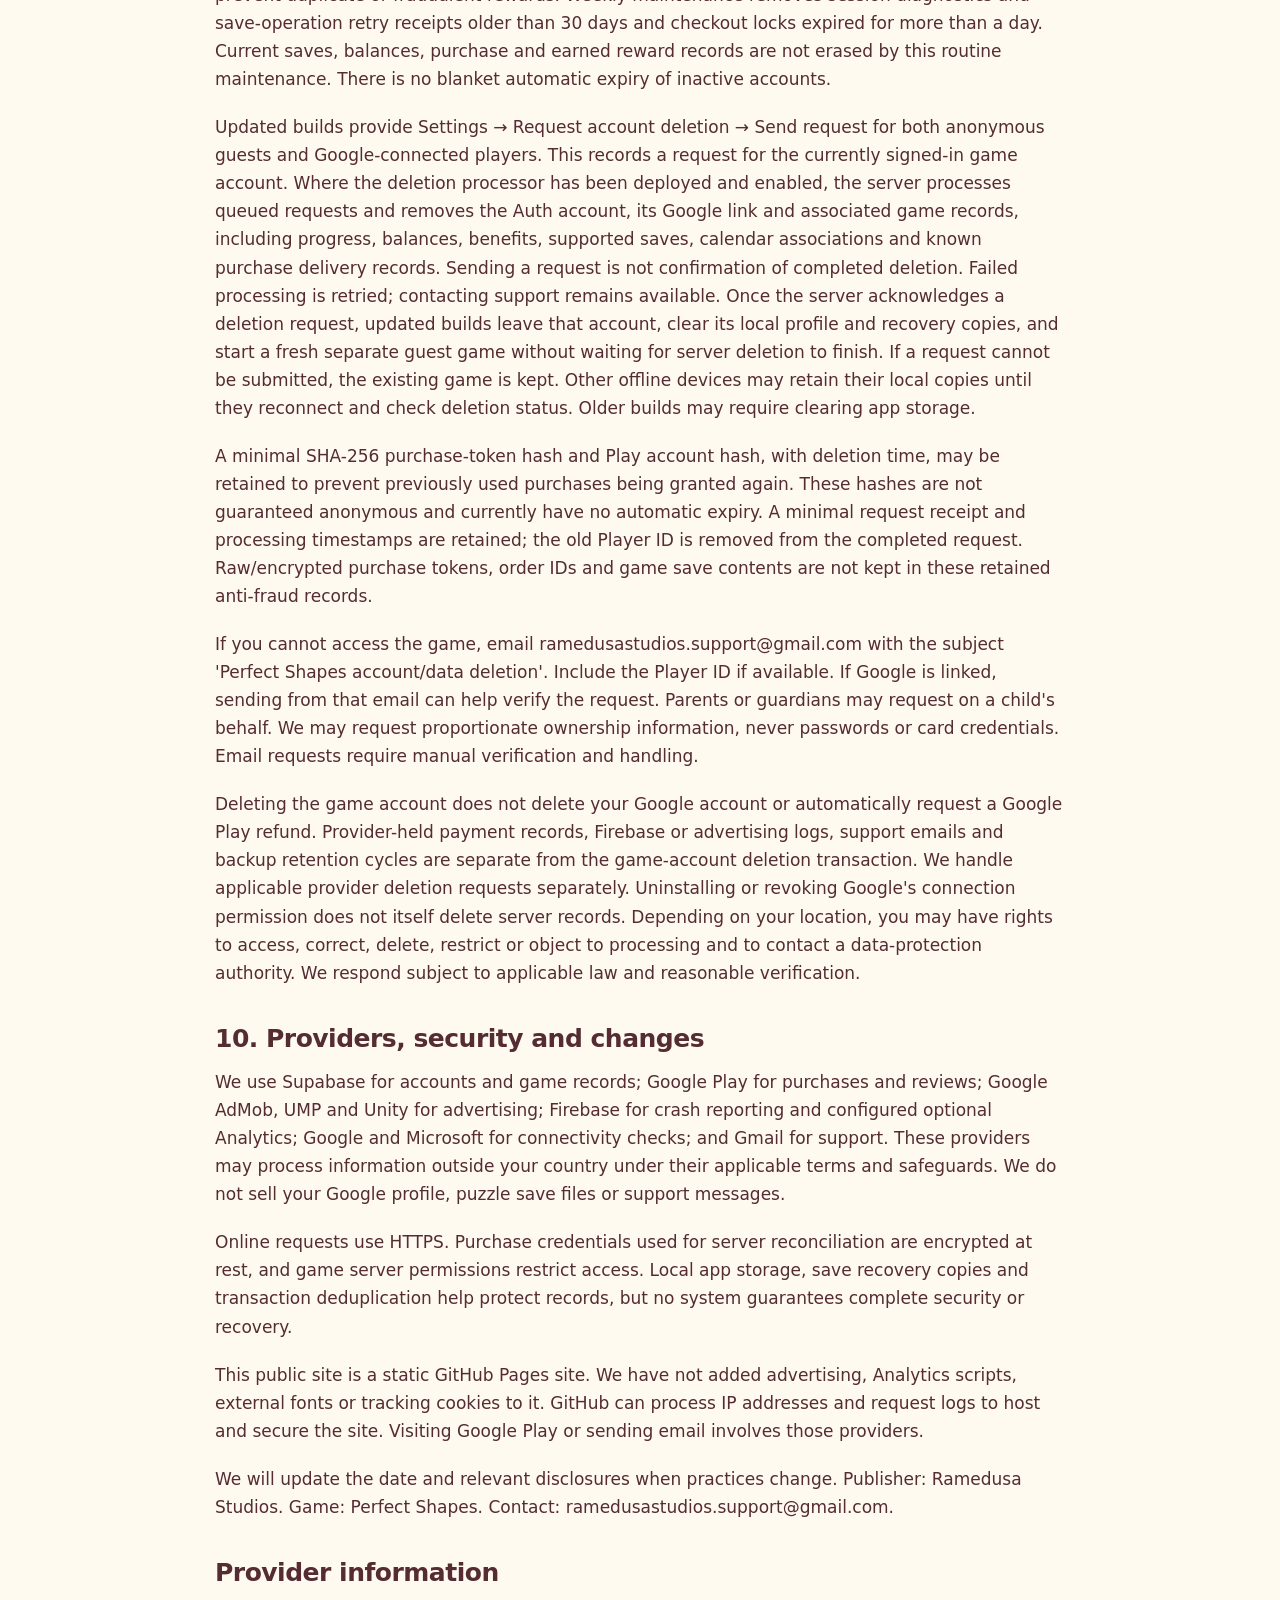
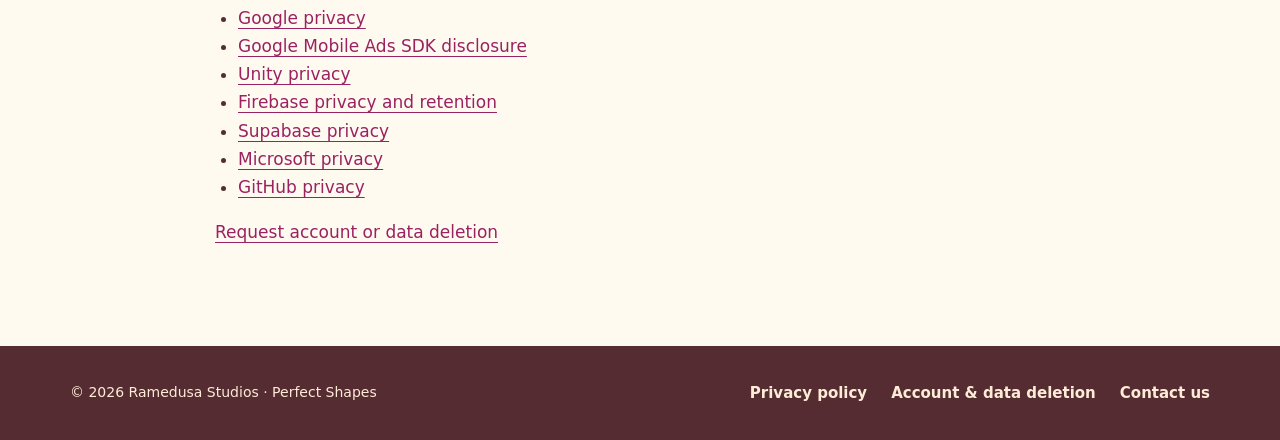
==== commit 80d29020: "Add files via upload" ====
--- a/index.html
+++ b/index.html
@@ -1,5 +1,5 @@
 <!doctype html>
 <html lang="en"><head><meta charset="utf-8"><meta name="viewport" content="width=device-width, initial-scale=1"><title>Privacy Policy | Perfect Shapes</title><meta name="description" content="How Ramedusa Studios handles information in Perfect Shapes, including accounts, Google linking, purchases, ads and deletion requests."><meta name="theme-color" content="#fffaf0"><link rel="canonical" href="https://ramedus.github.io/perfect-shapes-privacy/"><link rel="stylesheet" href="assets/site.css"><meta property="og:title" content="Privacy Policy"><meta property="og:description" content="How Ramedusa Studios handles information in Perfect Shapes, including accounts, Google linking, purchases, ads and deletion requests."><meta property="og:type" content="website"><meta property="og:image" content="https://ramedus.github.io/perfect-shapes-privacy/assets/logo.webp"></head><body>
 <a class="skip" href="#main">Skip to content</a><header class="wrap top"><a class="brand" href="app.html">Ramedusa Studios</a><nav aria-label="Main navigation"><a href="app.html">The game</a><a href="index.html">Privacy</a><a href="data-deletion.html">Delete data</a></nav></header>
-<main id="main" class="wrap legal"><div class="eyebrow">Ramedusa Studios</div><h1>Privacy Policy</h1><p class="updated">Perfect Shapes · Updated November 21, 2026</p><p class="notice">You can play without connecting Google. Updated builds create an anonymous game account. Optional gameplay Analytics is currently disabled.</p><section><h2>About this policy</h2><p>Perfect Shapes is a puzzle game by Ramedusa Studios for children aged 6 and older and adults. This policy describes the Android game, including the account and purchase features introduced in our updated builds. Older installed versions may not include all these features. Feature availability depends on the installed version and release configuration. Privacy contact: ramedusastudios.support@gmail.com.</p></section><section><h2>1. Local game data</h2><p>The game stores puzzle progress, stars, unfinished puzzles, coins, owned effects, reward claims, tutorial state, notification preferences, advertising counters and settings in app storage. Recovery copies help restore interrupted saves. Clearing app storage can remove these local records and account credentials. Operating-system backup and transfer settings may affect whether local data returns after reinstallation.</p></section><section><h2>2. Anonymous accounts and optional Google connection</h2><p>Updated builds automatically create an anonymous Supabase account with a unique Player ID. You do not need to enter an email address, sign in with Google or pay to start playing. This account associates supported game records, rewards and purchases with the same player. Account session credentials are stored in the app&#x27;s private storage to keep that session available. Anonymous does not mean unidentifiable: an account ID is a persistent identifier.</p><p>Connect with Google is optional. If you choose it, Google and Supabase process your Google account identifier and the basic profile information you authorize, which may include your name, email address and profile picture. We request basic sign-in scopes (openid, email and profile), not access to Gmail messages, contacts or Google Drive. We use the linked identity to associate and help recover your game account, not for advertising. Playing and purchasing do not require this connection. Account linking does not guarantee restoration of every local save; complete cross-device progress synchronization is not currently available.</p></section><section><h2>3. Server game records and calendars</h2><p>Supabase hosts our authentication and game database. Depending on the features used, records include Player ID, initial and recent app version, platform, build/test information, account activity timestamps, coin and skip-ticket balances and transactions, purchased passes and expiry dates, reward claims, owned effects, and supported level progress. These records support delivery, synchronization, fraud prevention, troubleshooting and prevention of duplicate rewards.</p><p>On the first connection in updated builds, an existing local save may be imported once, including coins, effects, progress and reward markers. This helps preserve earlier progress; it is not permission to repeatedly replace server purchase balances with local values. Some game state remains local.</p><p>For daily rewards and seasonal calendars, the app sends a randomly generated installation key and the device&#x27;s configured time zone. The database stores a hash of that key, initial and registered calendar time zones, account association where available, and timestamps. Server time and the registered zone determine eligible days and help prevent device-clock changes from unlocking rewards early. Time-zone names do not establish a player&#x27;s physical city. We do not request GPS or precise location. Calendar and account records do not currently have an automatic expiry. Optional reminders are scheduled on the device; turning them off does not disable server time checks.</p></section><section><h2>4. Google Play purchases</h2><p>Google Play provides checkout and processes payment information. We do not receive your card number or banking credentials. To verify and deliver purchases, our server processes purchase tokens, token hashes, product and Google order identifiers, quantities, purchase/test/refund status, delivery and acknowledgement state, and related timestamps. Purchase tokens needed for server retries are stored encrypted; they are not simply discarded after hashing.</p><p>We use transaction and reward ledgers to prevent duplicate grants and reconcile interrupted deliveries or changed purchase status. Some necessary purchase credentials and pending-operation records are also kept in private app storage for recovery. Pending payments do not grant paid items until Google confirms the purchase. Google Play handles its payment and refund processes under its own terms. Deleting a game account does not itself request a refund or delete your Google account.</p></section><section><h2>5. Age grouping and children&#x27;s privacy</h2><p>The game asks for age through a neutral age screen, with an option not to say. The entered number is used temporarily to choose an on-device category: under 18, adult or unknown. The game does not retain that number or send it to the services described here. It saves the category locally and passes the relevant advertising treatment flags to the advertising and consent SDKs.</p><p>Children and players of unknown age are not required to provide a name, email address or precise location to play. An anonymous account and the technical records described above can still be created. Under-18 and unknown players receive restricted advertising treatment, and optional gameplay Analytics is not enabled for them. The app does not request access to contacts, camera or microphone. A parent or guardian can contact us about access, correction or deletion. An arithmetic gate on some external navigation is a request for adult help, not identity verification or legally verified parental consent.</p></section><section><h2>6. Advertising and privacy choices</h2><p>The Android game integrates Google AdMob and Unity Ads through mediation. Depending on the release, it may show optional rewarded ads and interstitial ads at transitions after completed puzzles. Developer and internal-test configurations use test advertising where configured; production advertising is enabled only in the designated production configuration. Ad availability depends on privacy checks, connectivity and ad supply.</p><p>For under-18 and unknown players, the game requests child-directed treatment and G-rated content, disables publisher advertising personalization and marks the user as under the age of consent in Google&#x27;s User Messaging Platform (UMP). The Android advertising-ID permission is removed for all players. Restricted ads still involve technical processing; non-personalized does not mean no data is processed. Advertising services may process IP addresses, approximate location inferred from IP, device and application information, ad interactions, diagnostics and permitted identifiers to deliver ads, measure operation and prevent fraud.</p><p>For adults, UMP checks applicable requirements and offers privacy choices where required. Ads are not requested until the privacy check permits them. Where available, choices can be reviewed through Settings → Privacy Policy → Ad privacy choices. We do not deliberately give advertising services your entered age, Google profile, support emails or puzzle save files. Provider policies explain their own processing.</p></section><section><h2>7. Crash reports and optional gameplay Analytics</h2><p>Firebase Crashlytics is enabled in configured Android builds, including developer test builds, to diagnose crashes. It processes crash traces, installation and session identifiers, app state and technical information such as device model, operating system, app version and crash time. We add diagnostic context such as level, game mode, engine version and build channel. We do not deliberately attach Google profile data, email addresses, the entered age, full save files or Player ID to crash reports. These reports are not fully anonymous. The game currently has no separate crash-reporting switch. Firebase documents a 90-day retention period for Crashlytics crash traces, extracted minidump data and associated identifiers before removal begins from live and backup systems.</p><p>Google Analytics for Firebase is integrated but gameplay collection is currently disabled by our release configuration. Internal-test, debug and editor builds are blocked from sending gameplay Analytics. Crash reporting and essential server account/purchase records are separate from gameplay Analytics and can still operate.</p><p>If enabled in a future production configuration, optional gameplay Analytics will require an adult&#x27;s opt-in in Settings → Privacy Policy. It is intended to measure tutorial completion, puzzle starts and outcomes, active playing time, hints, stars, artwork/cut revision, store visits, checkout outcomes, ad operation and virtual-currency activity. The app&#x27;s gameplay event list excludes names, email addresses, Player IDs, raw purchase tokens and Google order IDs. Firebase may use its own app-instance and technical identifiers. Adults can switch optional gameplay Analytics off; doing so stops future optional collection, not deletion of information already processed. We will update disclosures when collection changes.</p><p>The prepared Analytics measurements also cover piece-level failed placements and rotations, interrupted attempts, screen navigation, reward-method choices, remaining tickets, cosmetic previews/equipping, displayed store prices, checkout delivery timing and advertising callbacks. We keep a short local checkpoint to distinguish an interrupted attempt from a confirmed completion; an interruption is not proof that a player was bored or that the app crashed. Test exports disable Analytics at the Android SDK and game layers. Receipt tokens, order IDs, support messages and Supabase account identifiers are not sent as gameplay Analytics parameters.</p></section><section><h2>8. Connectivity, notifications, ratings and support</h2><p>Internet checks send small HTTPS requests to Google&#x27;s connectivitycheck.gstatic.com and Microsoft&#x27;s www.msftconnecttest.com. These services receive IP addresses and ordinary request metadata; the app does not attach game saves, coins, age or email to these checks. Other online providers also receive network and request metadata and may retain service logs.</p><p>Optional reminders are local Android notifications. Google Play handles optional ratings and reviews; we do not receive your rating, review text or confirmation that you submitted a review. We store whether a review request was attempted to avoid repeated prompts.</p><p>Contact buttons open an email app. If you send a message, we receive your email and its contents in our support mailbox, hosted by Gmail. Support information may include Player ID, a short support code, product name, app version and, when known and relevant, Google order ID. We use it to resolve the request. Do not send passwords, card information, service keys, refresh tokens or raw purchase tokens.</p></section><section><h2>9. Retention, deletion and your choices</h2><p>We retain server account, calendar, game and transaction information while needed to provide the game, resolve pending deliveries, support players and prevent duplicate or fraudulent rewards. There is currently no blanket automatic account or calendar deletion schedule. Necessary financial, security or legal records may be retained when a deletion request is fulfilled; other eligible records are deleted or de-identified. Backups and service logs can follow the provider&#x27;s own retention cycles. We keep support correspondence as needed to handle and follow up on the request or meet legal obligations.</p><p>To request account or data deletion, email ramedusastudios.support@gmail.com with the subject &#x27;Perfect Shapes account/data deletion&#x27;. Include the Player ID copied from Settings if available. If Google is linked, sending from that email can help us verify the request. We may ask for proportionate information to locate and verify the account, without asking for passwords or payment credentials. Parents or guardians may request on a child&#x27;s behalf. Requests are handled manually; there is not currently an instant in-game account deletion control.</p><p>Uninstalling or clearing app storage removes local records but does not automatically delete server records or data held by Google, Microsoft or other providers. Contact us before clearing an anonymous installation if you need help identifying its account. Revoking Google&#x27;s connection permission is separate from deleting the game account. Depending on your location, you may have rights to access, correct, delete, restrict or object to processing and to contact a data-protection authority. We respond subject to applicable law and reasonable verification.</p></section><section><h2>10. Providers, security and changes</h2><p>We use Supabase for accounts and game records; Google Play for purchases and reviews; Google AdMob, UMP and Unity for advertising; Firebase for crash reporting and configured optional Analytics; Google and Microsoft for connectivity checks; and Gmail for support. These providers may process information outside your country under their applicable terms and safeguards. We do not sell your Google profile, puzzle save files or support messages.</p><p>Online requests use HTTPS. Purchase credentials used for server reconciliation are encrypted at rest, and game server permissions restrict access. Local app storage, save recovery copies and transaction deduplication help protect records, but no system guarantees complete security or recovery.</p><p>This public site is a static GitHub Pages site. We have not added advertising, Analytics scripts, external fonts or tracking cookies to it. GitHub can process IP addresses and request logs to host and secure the site. Visiting Google Play or sending email involves those providers.</p><p>We will update the date and relevant disclosures when practices change. Publisher: Ramedusa Studios. Game: Perfect Shapes. Contact: ramedusastudios.support@gmail.com.</p></section><section><h2>Provider information</h2><ul><li><a href="https://policies.google.com/privacy">Google privacy</a></li><li><a href="https://developers.google.com/admob/android/privacy/play-data-disclosure">Google Mobile Ads SDK disclosure</a></li><li><a href="https://unity.com/legal/privacy-policy">Unity privacy</a></li><li><a href="https://firebase.google.com/support/privacy">Firebase privacy and retention</a></li><li><a href="https://supabase.com/privacy">Supabase privacy</a></li><li><a href="https://privacy.microsoft.com/privacystatement">Microsoft privacy</a></li><li><a href="https://docs.github.com/en/site-policy/privacy-policies/github-general-privacy-statement">GitHub privacy</a></li></ul><p><a href="data-deletion.html">Request account or data deletion</a></p></section></main>
+<main id="main" class="wrap legal"><div class="eyebrow">Ramedusa Studios</div><h1>Privacy Policy</h1><p class="updated">Perfect Shapes · Updated November 22, 2026</p><p class="notice">You can play without connecting Google. Updated builds create an anonymous game account. Optional gameplay Analytics is currently disabled.</p><section><h2>About this policy</h2><p>Perfect Shapes is a puzzle game by Ramedusa Studios for children aged 6 and older and adults. This policy describes the Android game, including the account and purchase features introduced in our updated builds. Older installed versions may not include all these features. Feature availability depends on the installed version and release configuration. Privacy contact: ramedusastudios.support@gmail.com.</p></section><section><h2>1. Local game data</h2><p>The game stores puzzle progress, stars, unfinished puzzles, coins, owned effects, reward claims, tutorial state, notification preferences, advertising counters and settings in app storage. Recovery copies help restore interrupted saves. Clearing app storage can remove these local records and account credentials. Operating-system backup and transfer settings may affect whether local data returns after reinstallation.</p></section><section><h2>2. Anonymous accounts and optional Google connection</h2><p>Updated builds automatically create an anonymous Supabase account with a unique Player ID. You do not need to enter an email address, sign in with Google or pay to start playing. This account associates supported game records, rewards and purchases with the same player. Account session credentials are stored in the app&#x27;s private storage to keep that session available. Anonymous does not mean unidentifiable: an account ID is a persistent identifier.</p><p>Connect with Google is optional. If you choose it, Google and Supabase process your Google account identifier and the basic profile information you authorize, which may include your name, email address and profile picture. We request basic sign-in scopes (openid, email and profile), not access to Gmail messages, contacts or Google Drive. We use the linked identity to associate and help recover your game account, not for advertising. Playing and purchasing do not require this connection. Account linking does not guarantee restoration of every local save; complete cross-device progress synchronization is not currently available.</p></section><section><h2>3. Server game records and calendars</h2><p>Supabase hosts our authentication and game database. Depending on the features used, records include Player ID, initial and recent app version, platform, build/test information, account activity timestamps, coin and skip-ticket balances and transactions, purchased passes and expiry dates, reward claims, owned effects, and supported level progress. These records support delivery, synchronization, fraud prevention, troubleshooting and prevention of duplicate rewards.</p><p>On the first connection in updated builds, an existing local save may be imported once, including coins, effects, progress and reward markers. This helps preserve earlier progress; it is not permission to repeatedly replace server purchase balances with local values. Some game state remains local.</p><p>For daily rewards and seasonal calendars, the app sends a randomly generated installation key and the device&#x27;s configured time zone. The database stores a hash of that key, initial and registered calendar time zones, account association where available, and timestamps. Server time and the registered zone determine eligible days and help prevent device-clock changes from unlocking rewards early. Time-zone names do not establish a player&#x27;s physical city. We do not request GPS or precise location. Calendar and account records do not currently have an automatic expiry. Optional reminders are scheduled on the device; turning them off does not disable server time checks.</p></section><section><h2>4. Google Play purchases</h2><p>Google Play provides checkout and processes payment information. We do not receive your card number or banking credentials. To verify and deliver purchases, our server processes purchase tokens, token hashes, product and Google order identifiers, quantities, purchase/test/refund status, delivery and acknowledgement state, and related timestamps. Purchase tokens needed for server retries are stored encrypted; they are not simply discarded after hashing.</p><p>We use transaction and reward ledgers to prevent duplicate grants and reconcile interrupted deliveries or changed purchase status. Some necessary purchase credentials and pending-operation records are also kept in private app storage for recovery. Pending payments do not grant paid items until Google confirms the purchase. Google Play handles its payment and refund processes under its own terms. Deleting a game account does not itself request a refund or delete your Google account.</p></section><section><h2>5. Age grouping and children&#x27;s privacy</h2><p>The game asks for age through a neutral age screen, with an option not to say. The entered number is used temporarily to choose an on-device category: under 18, adult or unknown. The game does not retain that number or send it to the services described here. It saves the category locally and passes the relevant advertising treatment flags to the advertising and consent SDKs.</p><p>Children and players of unknown age are not required to provide a name, email address or precise location to play. An anonymous account and the technical records described above can still be created. Under-18 and unknown players receive restricted advertising treatment, and optional gameplay Analytics is not enabled for them. The app does not request access to contacts, camera or microphone. A parent or guardian can contact us about access, correction or deletion. An arithmetic gate on some external navigation is a request for adult help, not identity verification or legally verified parental consent.</p></section><section><h2>6. Advertising and privacy choices</h2><p>The Android game integrates Google AdMob and Unity Ads through mediation. Depending on the release, it may show optional rewarded ads and interstitial ads at transitions after completed puzzles. Developer and internal-test configurations use test advertising where configured; production advertising is enabled only in the designated production configuration. Ad availability depends on privacy checks, connectivity and ad supply.</p><p>For under-18 and unknown players, the game requests child-directed treatment and G-rated content, disables publisher advertising personalization and marks the user as under the age of consent in Google&#x27;s User Messaging Platform (UMP). The Android advertising-ID permission is removed for all players. Restricted ads still involve technical processing; non-personalized does not mean no data is processed. Advertising services may process IP addresses, approximate location inferred from IP, device and application information, ad interactions, diagnostics and permitted identifiers to deliver ads, measure operation and prevent fraud.</p><p>For adults, UMP checks applicable requirements and offers privacy choices where required. Ads are not requested until the privacy check permits them. Where available, choices can be reviewed through Settings → Privacy Policy → Ad privacy choices. We do not deliberately give advertising services your entered age, Google profile, support emails or puzzle save files. Provider policies explain their own processing.</p></section><section><h2>7. Crash reports and optional gameplay Analytics</h2><p>Firebase Crashlytics is enabled in configured Android builds, including developer test builds, to diagnose crashes. It processes crash traces, installation and session identifiers, app state and technical information such as device model, operating system, app version and crash time. We add diagnostic context such as level, game mode, engine version and build channel. We do not deliberately attach Google profile data, email addresses, the entered age, full save files or Player ID to crash reports. These reports are not fully anonymous. The game currently has no separate crash-reporting switch. Firebase documents a 90-day retention period for Crashlytics crash traces, extracted minidump data and associated identifiers before removal begins from live and backup systems.</p><p>Google Analytics for Firebase is integrated but gameplay collection is currently disabled by our release configuration. Internal-test, debug and editor builds are blocked from sending gameplay Analytics. Crash reporting and essential server account/purchase records are separate from gameplay Analytics and can still operate.</p><p>If enabled in a future production configuration, optional gameplay Analytics will require an adult&#x27;s opt-in in Settings → Privacy Policy. It is intended to measure tutorial completion, puzzle starts and outcomes, active playing time, hints, stars, artwork/cut revision, store visits, checkout outcomes, ad operation and virtual-currency activity. The app&#x27;s gameplay event list excludes names, email addresses, Player IDs, raw purchase tokens and Google order IDs. Firebase may use its own app-instance and technical identifiers. Adults can switch optional gameplay Analytics off; doing so stops future optional collection, not deletion of information already processed. We will update disclosures when collection changes.</p><p>The prepared Analytics measurements also cover piece-level failed placements and rotations, interrupted attempts, screen navigation, reward-method choices, remaining tickets, cosmetic previews/equipping, displayed store prices, checkout delivery timing and advertising callbacks. We keep a short local checkpoint to distinguish an interrupted attempt from a confirmed completion; an interruption is not proof that a player was bored or that the app crashed. Test exports disable Analytics at the Android SDK and game layers. Receipt tokens, order IDs, support messages and Supabase account identifiers are not sent as gameplay Analytics parameters.</p></section><section><h2>8. Connectivity, notifications, ratings and support</h2><p>Internet checks send small HTTPS requests to Google&#x27;s connectivitycheck.gstatic.com and Microsoft&#x27;s www.msftconnecttest.com. These services receive IP addresses and ordinary request metadata; the app does not attach game saves, coins, age or email to these checks. Other online providers also receive network and request metadata and may retain service logs.</p><p>Optional reminders are local Android notifications. Google Play handles optional ratings and reviews; we do not receive your rating, review text or confirmation that you submitted a review. We store whether a review request was attempted to avoid repeated prompts.</p><p>Contact buttons open an email app. If you send a message, we receive your email and its contents in our support mailbox, hosted by Gmail. Support information may include Player ID, a short support code, product name, app version and, when known and relevant, Google order ID. We use it to resolve the request. Do not send passwords, card information, service keys, refresh tokens or raw purchase tokens.</p></section><section><h2>9. Retention, deletion and your choices</h2><p>We retain account and game information while needed to provide the game, resolve deliveries and prevent duplicate or fraudulent rewards. Weekly maintenance removes session diagnostics and save-operation retry receipts older than 30 days and checkout locks expired for more than a day. Current saves, balances, purchase and earned reward records are not erased by this routine maintenance. There is no blanket automatic expiry of inactive accounts.</p><p>Updated builds provide Settings → Request account deletion → Send request for both anonymous guests and Google-connected players. This records a request for the currently signed-in game account. Where the deletion processor has been deployed and enabled, the server processes queued requests and removes the Auth account, its Google link and associated game records, including progress, balances, benefits, supported saves, calendar associations and known purchase delivery records. Sending a request is not confirmation of completed deletion. Failed processing is retried; contacting support remains available. Once the server acknowledges a deletion request, updated builds leave that account, clear its local profile and recovery copies, and start a fresh separate guest game without waiting for server deletion to finish. If a request cannot be submitted, the existing game is kept. Other offline devices may retain their local copies until they reconnect and check deletion status. Older builds may require clearing app storage.</p><p>A minimal SHA-256 purchase-token hash and Play account hash, with deletion time, may be retained to prevent previously used purchases being granted again. These hashes are not guaranteed anonymous and currently have no automatic expiry. A minimal request receipt and processing timestamps are retained; the old Player ID is removed from the completed request. Raw/encrypted purchase tokens, order IDs and game save contents are not kept in these retained anti-fraud records.</p><p>If you cannot access the game, email ramedusastudios.support@gmail.com with the subject &#x27;Perfect Shapes account/data deletion&#x27;. Include the Player ID if available. If Google is linked, sending from that email can help verify the request. Parents or guardians may request on a child&#x27;s behalf. We may request proportionate ownership information, never passwords or card credentials. Email requests require manual verification and handling.</p><p>Deleting the game account does not delete your Google account or automatically request a Google Play refund. Provider-held payment records, Firebase or advertising logs, support emails and backup retention cycles are separate from the game-account deletion transaction. We handle applicable provider deletion requests separately. Uninstalling or revoking Google&#x27;s connection permission does not itself delete server records. Depending on your location, you may have rights to access, correct, delete, restrict or object to processing and to contact a data-protection authority. We respond subject to applicable law and reasonable verification.</p></section><section><h2>10. Providers, security and changes</h2><p>We use Supabase for accounts and game records; Google Play for purchases and reviews; Google AdMob, UMP and Unity for advertising; Firebase for crash reporting and configured optional Analytics; Google and Microsoft for connectivity checks; and Gmail for support. These providers may process information outside your country under their applicable terms and safeguards. We do not sell your Google profile, puzzle save files or support messages.</p><p>Online requests use HTTPS. Purchase credentials used for server reconciliation are encrypted at rest, and game server permissions restrict access. Local app storage, save recovery copies and transaction deduplication help protect records, but no system guarantees complete security or recovery.</p><p>This public site is a static GitHub Pages site. We have not added advertising, Analytics scripts, external fonts or tracking cookies to it. GitHub can process IP addresses and request logs to host and secure the site. Visiting Google Play or sending email involves those providers.</p><p>We will update the date and relevant disclosures when practices change. Publisher: Ramedusa Studios. Game: Perfect Shapes. Contact: ramedusastudios.support@gmail.com.</p></section><section><h2>Provider information</h2><ul><li><a href="https://policies.google.com/privacy">Google privacy</a></li><li><a href="https://developers.google.com/admob/android/privacy/play-data-disclosure">Google Mobile Ads SDK disclosure</a></li><li><a href="https://unity.com/legal/privacy-policy">Unity privacy</a></li><li><a href="https://firebase.google.com/support/privacy">Firebase privacy and retention</a></li><li><a href="https://supabase.com/privacy">Supabase privacy</a></li><li><a href="https://privacy.microsoft.com/privacystatement">Microsoft privacy</a></li><li><a href="https://docs.github.com/en/site-policy/privacy-policies/github-general-privacy-statement">GitHub privacy</a></li></ul><p><a href="data-deletion.html">Request account or data deletion</a></p></section></main>
 <footer><div class="wrap"><p>© 2026 Ramedusa Studios · Perfect Shapes</p><nav aria-label="Footer navigation"><a href="index.html">Privacy policy</a><a href="data-deletion.html">Account &amp; data deletion</a><a href="mailto:ramedusastudios.support@gmail.com">Contact us</a></nav></div></footer></body></html>
